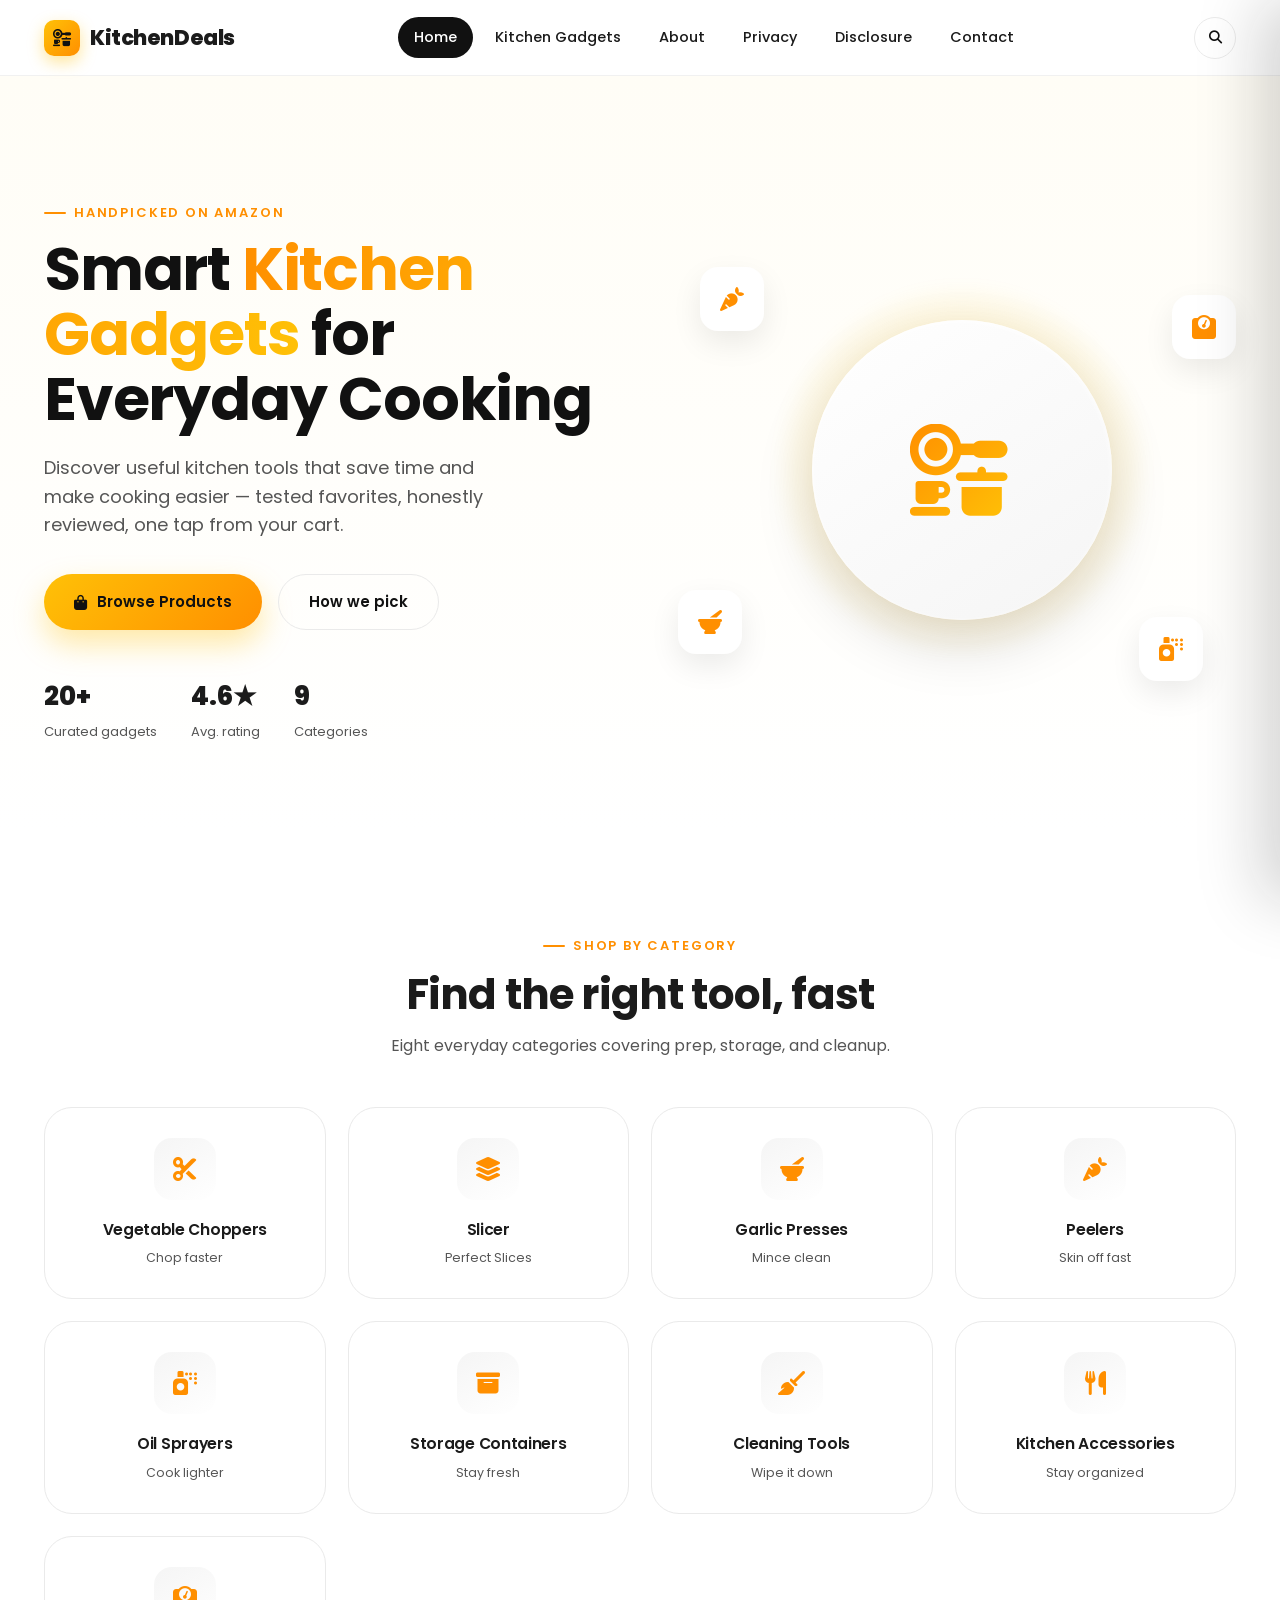
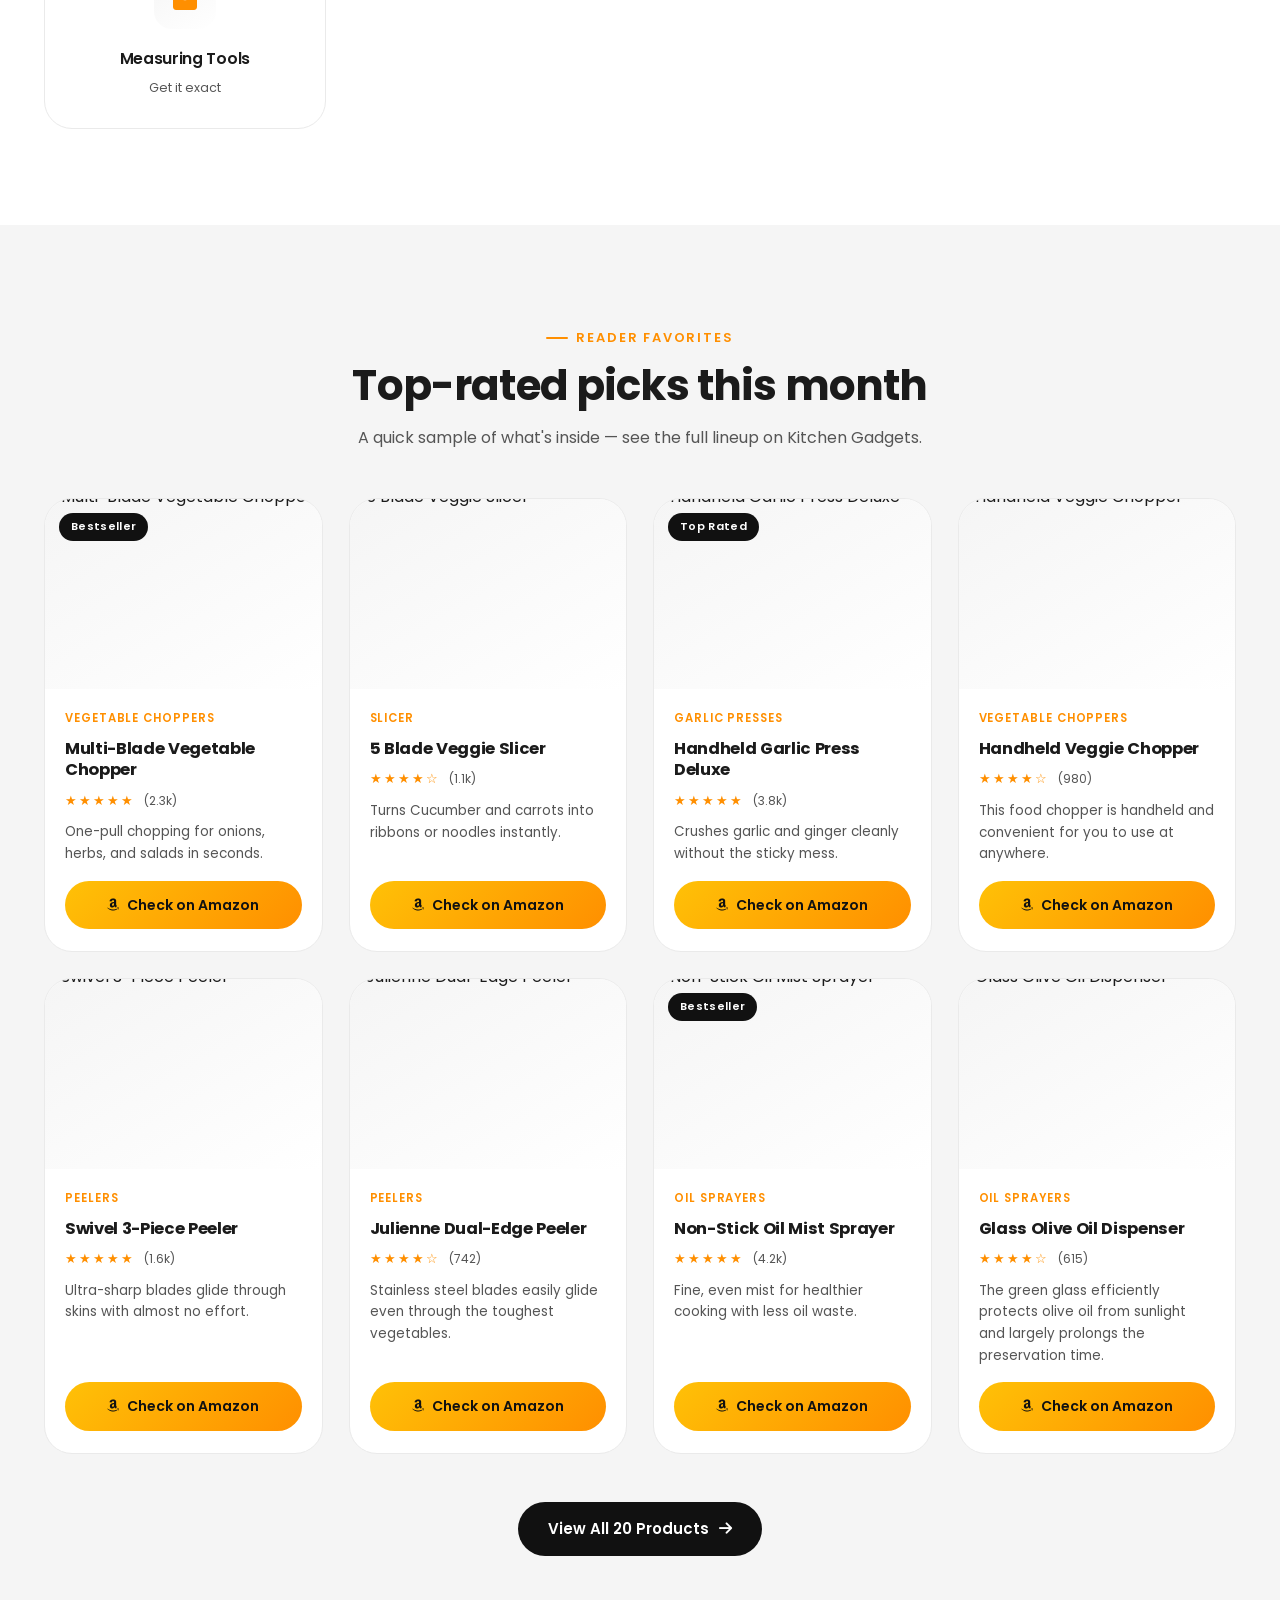
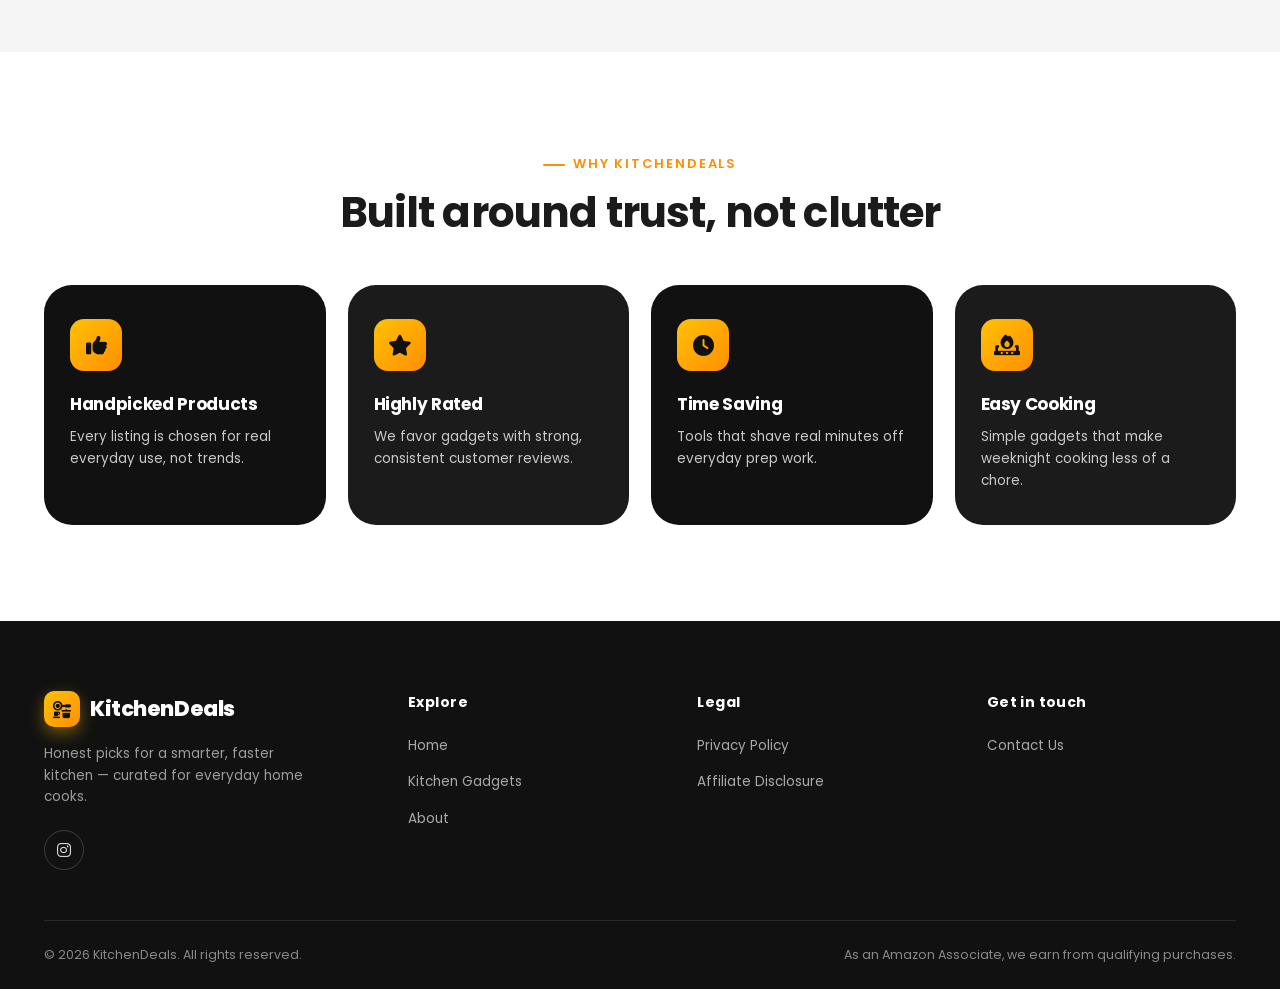
==== index.html @ beb842d3 "Add files via upload" ====
<!DOCTYPE html>
<html lang="en">
<head>
<meta charset="UTF-8">
<meta name="viewport" content="width=device-width, initial-scale=1.0">
<title>KitchenDeals — Smart Kitchen Gadgets for Everyday Cooking</title>
<meta name="description" content="Discover handpicked, highly-rated kitchen gadgets that save time and make cooking easier. Curated picks with honest reviews, available on Amazon.">
<link rel="icon" href="data:image/svg+xml,<svg xmlns=%22http://www.w3.org/2000/svg%22 viewBox=%220 0 100 100%22><text y=%22.9em%22 font-size=%2290%22>🍳</text></svg>">
<link rel="preconnect" href="https://fonts.googleapis.com">
<link rel="preconnect" href="https://fonts.gstatic.com" crossorigin>
<link href="https://fonts.googleapis.com/css2?family=Poppins:wght@300;400;500;600;700;800&display=swap" rel="stylesheet">
<link rel="stylesheet" href="https://cdnjs.cloudflare.com/ajax/libs/font-awesome/6.5.1/css/all.min.css">
<link rel="stylesheet" href="style.css">
</head>
<body>

<!-- ============ NAVBAR ============ -->
<header class="navbar" id="navbar">
  <div class="nav-inner">
    <a href="index.html" class="logo"><span class="logo-mark"><i class="fa-solid fa-kitchen-set"></i></span>KitchenDeals</a>
    <nav class="nav-links" aria-label="Primary">
      <a href="index.html" class="active">Home</a>
      <a href="kitchen-gadgets.html">Kitchen Gadgets</a>
      <a href="about.html">About</a>
      <a href="privacy.html">Privacy</a>
      <a href="disclosure.html">Disclosure</a>
      <a href="contact.html">Contact</a>
    </nav>
    <div class="nav-actions">
      <button class="icon-btn search-trigger" aria-label="Search products"><i class="fa-solid fa-magnifying-glass"></i></button>
      <button class="hamburger" aria-label="Open menu" aria-expanded="false"><span></span></button>
    </div>
  </div>
</header>

<!-- Mobile menu -->
<div class="menu-overlay"></div>
<div class="mobile-menu">
  <button class="mobile-menu-close" aria-label="Close menu"><i class="fa-solid fa-xmark"></i></button>
  <a href="index.html">Home</a>
  <a href="kitchen-gadgets.html">Kitchen Gadgets</a>
  <a href="about.html">About</a>
  <a href="privacy.html">Privacy</a>
  <a href="disclosure.html">Disclosure</a>
  <a href="contact.html">Contact</a>
</div>

<!-- Search overlay -->
<div class="search-overlay" role="dialog" aria-label="Search">
  <div class="search-overlay-box">
    <input type="text" placeholder="Search for choppers, peelers, presses…" aria-label="Search products">
  </div>
</div>

<main>
  <!-- ============ HERO ============ -->
  <section class="hero">
    <div class="container hero-grid">
      <div class="hero-copy fade-up in-view">
        <span class="eyebrow">Handpicked on Amazon</span>
        <h1>Smart <span class="hl">Kitchen Gadgets</span> for Everyday Cooking</h1>
        <p>Discover useful kitchen tools that save time and make cooking easier — tested favorites, honestly reviewed, one tap from your cart.</p>
        <div class="hero-actions">
          <a href="kitchen-gadgets.html" class="btn btn-primary"><i class="fa-solid fa-bag-shopping"></i> Browse Products</a>
          <a href="about.html" class="btn btn-ghost">How we pick</a>
        </div>
        <div class="hero-stats">
          <div><strong>20+</strong><span>Curated gadgets</span></div>
          <div><strong>4.6★</strong><span>Avg. rating</span></div>
          <div><strong>9</strong><span>Categories</span></div>
        </div>
      </div>
      <div class="hero-visual fade-right in-view">
        <div class="hero-glow"></div>
        <svg class="steam s1" width="30" height="70" viewBox="0 0 30 70"><path d="M15 70 C 25 55, 5 45, 15 30 C 25 15, 5 10, 15 0"/></svg>
        <svg class="steam s2" width="30" height="70" viewBox="0 0 30 70"><path d="M15 70 C 25 55, 5 45, 15 30 C 25 15, 5 10, 15 0"/></svg>
        <svg class="steam s3" width="30" height="70" viewBox="0 0 30 70"><path d="M15 70 C 25 55, 5 45, 15 30 C 25 15, 5 10, 15 0"/></svg>
        <div class="hero-plate"><i class="fa-solid fa-kitchen-set"></i></div>
        <div class="orbit-icon o1"><i class="fa-solid fa-carrot"></i></div>
        <div class="orbit-icon o2"><i class="fa-solid fa-mortar-pestle"></i></div>
        <div class="orbit-icon o3"><i class="fa-solid fa-weight-scale"></i></div>
        <div class="orbit-icon o4"><i class="fa-solid fa-spray-can"></i></div>
      </div>
    </div>
  </section>

  <!-- ============ CATEGORIES ============ -->
  <section>
    <div class="container">
      <div class="section-head center fade-up">
        <span class="eyebrow">Shop by category</span>
        <h2>Find the right tool, fast</h2>
        <p>Eight everyday categories covering prep, storage, and cleanup.</p>
      </div>
      <div class="category-grid">
        <div class="category-card fade-up" data-category-link="Vegetable Choppers"><div class="category-icon"><i class="fa-solid fa-scissors"></i></div><h3>Vegetable Choppers</h3><span>Chop faster</span></div>
         <div class="category-card fade-up" data-category-link="Slicer"><div class="category-icon"><i class="fa-solid fa-layer-group"></i></div><h3>Slicer</h3><span>Perfect Slices</span></div>
        <div class="category-card fade-up" data-category-link="Garlic Presses"><div class="category-icon"><i class="fa-solid fa-mortar-pestle"></i></div><h3>Garlic Presses</h3><span>Mince clean</span></div>
        <div class="category-card fade-up" data-category-link="Peelers"><div class="category-icon"><i class="fa-solid fa-carrot"></i></div><h3>Peelers</h3><span>Skin off fast</span></div>
        <div class="category-card fade-up" data-category-link="Oil Sprayers"><div class="category-icon"><i class="fa-solid fa-spray-can"></i></div><h3>Oil Sprayers</h3><span>Cook lighter</span></div>
        <div class="category-card fade-up" data-category-link="Storage Containers"><div class="category-icon"><i class="fa-solid fa-box-archive"></i></div><h3>Storage Containers</h3><span>Stay fresh</span></div>
        <div class="category-card fade-up" data-category-link="Cleaning Tools"><div class="category-icon"><i class="fa-solid fa-broom"></i></div><h3>Cleaning Tools</h3><span>Wipe it down</span></div>
        <div class="category-card fade-up" data-category-link="Kitchen Accessories"><div class="category-icon"><i class="fa-solid fa-utensils"></i></div><h3>Kitchen Accessories</h3><span>Stay organized</span></div>
        <div class="category-card fade-up" data-category-link="Measuring Tools"><div class="category-icon"><i class="fa-solid fa-weight-scale"></i></div><h3>Measuring Tools</h3><span>Get it exact</span></div>
      </div>
    </div>
  </section>

  <!-- ============ FEATURED PRODUCTS ============ -->
  <section style="background:var(--gray-light);">
    <div class="container">
      <div class="section-head center fade-up">
        <span class="eyebrow">Reader favorites</span>
        <h2>Top-rated picks this month</h2>
        <p>A quick sample of what's inside — see the full lineup on Kitchen Gadgets.</p>
      </div>
      <div class="product-grid" id="featuredGrid" aria-live="polite"></div>
      <div class="grid-footer">
        <a href="kitchen-gadgets.html" class="btn btn-dark">View All 20 Products <i class="fa-solid fa-arrow-right"></i></a>
      </div>
    </div>
  </section>

  <!-- ============ WHY CHOOSE US ============ -->
  <section>
    <div class="container">
      <div class="section-head center fade-up">
        <span class="eyebrow">Why KitchenDeals</span>
        <h2>Built around trust, not clutter</h2>
      </div>
      <div class="feature-grid">
        <div class="feature-card fade-up"><div class="feature-icon"><i class="fa-solid fa-thumbs-up"></i></div><h3>Handpicked Products</h3><p>Every listing is chosen for real everyday use, not trends.</p></div>
        <div class="feature-card fade-up"><div class="feature-icon"><i class="fa-solid fa-star"></i></div><h3>Highly Rated</h3><p>We favor gadgets with strong, consistent customer reviews.</p></div>
        <div class="feature-card fade-up"><div class="feature-icon"><i class="fa-solid fa-clock"></i></div><h3>Time Saving</h3><p>Tools that shave real minutes off everyday prep work.</p></div>
        <div class="feature-card fade-up"><div class="feature-icon"><i class="fa-solid fa-fire-burner"></i></div><h3>Easy Cooking</h3><p>Simple gadgets that make weeknight cooking less of a chore.</p></div>
      </div>
    </div>
  </section>
</main>

<!-- ============ FOOTER ============ -->
<footer class="site-footer">
  <div class="container">
    <div class="footer-grid">
      <div class="footer-brand">
        <a href="index.html" class="logo"><span class="logo-mark"><i class="fa-solid fa-kitchen-set"></i></span>KitchenDeals</a>
        <p>Honest picks for a smarter, faster kitchen — curated for everyday home cooks.</p>
        <div class="footer-social">
          <a href="https://www.instagram.com/kitchendealsdaily7/" aria-label="Instagram"><i class="fa-brands fa-instagram"></i></a>
        </div>
      </div>
      <div class="footer-col">
        <h4>Explore</h4>
        <ul>
          <li><a href="index.html">Home</a></li>
          <li><a href="kitchen-gadgets.html">Kitchen Gadgets</a></li>
          <li><a href="about.html">About</a></li>
        </ul>
      </div>
      <div class="footer-col">
        <h4>Legal</h4>
        <ul>
          <li><a href="privacy.html">Privacy Policy</a></li>
          <li><a href="disclosure.html">Affiliate Disclosure</a></li>
        </ul>
      </div>
      <div class="footer-col">
        <h4>Get in touch</h4>
        <ul>
          <li><a href="contact.html">Contact Us</a></li>
        </ul>
      </div>
    </div>
    <div class="footer-bottom">
      <span>© 2026 KitchenDeals. All rights reserved.</span>
      <span>As an Amazon Associate, we earn from qualifying purchases.</span>
    </div>
  </div>
</footer>

<button class="back-to-top" aria-label="Back to top"><i class="fa-solid fa-arrow-up"></i></button>

<script src="script.js"></script>
</body>
</html>
---- style.css ----
/* ============================================================
   KITCHENLY — Amazon Affiliate Kitchen Gadgets
   Design tokens
   ============================================================ */
   .product-thumb img {
    width: 100%;
    height: 220px;
    object-fit: contain;
    border-radius: 15px;
}
:root {
  /* Palette (brief-specified) */
  --yellow: #FFC107;
  --yellow-deep: #FF8F00;
  --black: #111111;
  --white: #FFFFFF;
  --gray-light: #F5F5F5;
  --gray-dark: #555555;

  /* Derived */
  --cream: #FFFDF6;
  --ink: #1B1B1B;
  --line: #EAEAEA;
  --shadow-sm: 0 2px 10px rgba(17, 17, 17, 0.06);
  --shadow-md: 0 12px 30px rgba(17, 17, 17, 0.08);
  --shadow-lg: 0 24px 60px rgba(17, 17, 17, 0.14);
  --shadow-yellow: 0 14px 30px rgba(255, 193, 7, 0.35);

  --radius-sm: 12px;
  --radius-md: 20px;
  --radius-lg: 28px;
  --radius-pill: 999px;

  --font: 'Poppins', -apple-system, BlinkMacSystemFont, sans-serif;

  --nav-h: 76px;
  --ease: cubic-bezier(0.22, 1, 0.36, 1);
}

/* ============================================================
   RESET & BASE
   ============================================================ */
*, *::before, *::after { box-sizing: border-box; }
html { scroll-behavior: smooth; }

@media (prefers-reduced-motion: reduce) {
  html { scroll-behavior: auto; }
  *, *::before, *::after {
    animation-duration: 0.01ms !important;
    animation-iteration-count: 1 !important;
    transition-duration: 0.01ms !important;
    scroll-behavior: auto !important;
  }
}

body {
  margin: 0;
  font-family: var(--font);
  color: var(--ink);
  background: var(--white);
  -webkit-font-smoothing: antialiased;
  line-height: 1.6;
  overflow-x: hidden;
}

img { max-width: 100%; display: block; }
a { color: inherit; text-decoration: none; }
ul { list-style: none; margin: 0; padding: 0; }
h1, h2, h3, h4 { margin: 0; font-weight: 700; letter-spacing: -0.02em; }
p { margin: 0; }
button { font-family: inherit; cursor: pointer; }
input, textarea { font-family: inherit; }

:focus-visible {
  outline: 2px solid var(--yellow-deep);
  outline-offset: 3px;
  border-radius: 4px;
}

.container {
  width: 100%;
  max-width: 1240px;
  margin-inline: auto;
  padding-inline: 24px;
}

section { padding: 96px 0; }
.section-tight { padding: 64px 0; }

.eyebrow {
  display: inline-flex;
  align-items: center;
  gap: 8px;
  font-size: 13px;
  font-weight: 600;
  letter-spacing: 0.14em;
  text-transform: uppercase;
  color: var(--yellow-deep);
  margin-bottom: 14px;
}
.eyebrow::before {
  content: "";
  width: 22px;
  height: 2px;
  background: var(--yellow-deep);
  border-radius: 2px;
}

.section-head {
  max-width: 620px;
  margin-bottom: 48px;
}
.section-head.center { margin-inline: auto; text-align: center; }
.section-head h2 { font-size: clamp(28px, 3.6vw, 42px); line-height: 1.15; }
.section-head p { margin-top: 14px; color: var(--gray-dark); font-size: 16px; }

.btn {
  display: inline-flex;
  align-items: center;
  justify-content: center;
  gap: 10px;
  padding: 15px 30px;
  border-radius: var(--radius-pill);
  font-weight: 600;
  font-size: 15px;
  border: none;
  cursor: pointer;
  position: relative;
  overflow: hidden;
  transition: transform 0.35s var(--ease), box-shadow 0.35s var(--ease);
  white-space: nowrap;
}
.btn:active { transform: scale(0.97); }

.btn-primary {
  background: linear-gradient(135deg, var(--yellow) 0%, var(--yellow-deep) 100%);
  color: var(--black);
  box-shadow: var(--shadow-yellow);
}
.btn-primary:hover { transform: translateY(-3px); box-shadow: 0 20px 40px rgba(255, 193, 7, 0.45); }

.btn-dark {
  background: var(--black);
  color: var(--white);
}
.btn-dark:hover { transform: translateY(-3px); box-shadow: var(--shadow-lg); }

.btn-ghost {
  background: transparent;
  color: var(--black);
  border: 1.5px solid var(--line);
}
.btn-ghost:hover { border-color: var(--black); transform: translateY(-2px); }

/* Button ripple */
.ripple { position: absolute; border-radius: 50%; transform: scale(0); animation: rippleAnim 0.6s var(--ease); background: rgba(255,255,255,0.55); pointer-events: none; }
@keyframes rippleAnim { to { transform: scale(3.2); opacity: 0; } }

/* Fade animations (triggered via .in-view class from IntersectionObserver) */
.fade-up { opacity: 0; transform: translateY(34px); transition: opacity 0.8s var(--ease), transform 0.8s var(--ease); }
.fade-left { opacity: 0; transform: translateX(-40px); transition: opacity 0.8s var(--ease), transform 0.8s var(--ease); }
.fade-right { opacity: 0; transform: translateX(40px); transition: opacity 0.8s var(--ease), transform 0.8s var(--ease); }
.fade-up.in-view, .fade-left.in-view, .fade-right.in-view { opacity: 1; transform: none; }

/* stagger helper */
.stagger > * { transition-delay: calc(var(--i, 0) * 90ms); }

/* ============================================================
   NAVBAR — sticky glassmorphism
   ============================================================ */
.navbar {
  position: sticky;
  top: 0;
  z-index: 1000;
  height: var(--nav-h);
  display: flex;
  align-items: center;
  background: rgba(255, 255, 255, 0.66);
  backdrop-filter: blur(16px) saturate(160%);
  -webkit-backdrop-filter: blur(16px) saturate(160%);
  border-bottom: 1px solid rgba(17, 17, 17, 0.06);
  transition: box-shadow 0.3s var(--ease), background 0.3s var(--ease);
}
.navbar.scrolled { box-shadow: 0 6px 24px rgba(17,17,17,0.08); background: rgba(255,255,255,0.86); }

.nav-inner {
  width: 100%;
  max-width: 1240px;
  margin-inline: auto;
  padding-inline: 24px;
  display: flex;
  align-items: center;
  justify-content: space-between;
  gap: 24px;
}

.logo {
  display: flex;
  align-items: center;
  gap: 10px;
  font-weight: 800;
  font-size: 21px;
  letter-spacing: -0.02em;
  flex-shrink: 0;
}
.logo .logo-mark {
  width: 36px; height: 36px;
  border-radius: 10px;
  background: linear-gradient(135deg, var(--yellow), var(--yellow-deep));
  display: flex; align-items: center; justify-content: center;
  color: var(--black);
  font-size: 17px;
  box-shadow: 0 6px 16px rgba(255,193,7,0.4);
}

.nav-links {
  display: flex;
  align-items: center;
  gap: 6px;
}
.nav-links a {
  padding: 9px 16px;
  border-radius: var(--radius-pill);
  font-size: 14.5px;
  font-weight: 500;
  color: var(--ink);
  position: relative;
  transition: background 0.25s var(--ease), color 0.25s var(--ease);
}
.nav-links a:hover { background: rgba(17,17,17,0.05); }
.nav-links a.active { background: var(--black); color: var(--white); }

.nav-actions { display: flex; align-items: center; gap: 14px; flex-shrink: 0; }

.icon-btn {
  width: 42px; height: 42px;
  border-radius: 50%;
  display: flex; align-items: center; justify-content: center;
  background: transparent;
  border: 1.5px solid var(--line);
  color: var(--black);
  transition: all 0.25s var(--ease);
}
.icon-btn:hover { background: var(--black); color: var(--white); border-color: var(--black); }

.hamburger {
  display: none;
  width: 42px; height: 42px;
  border-radius: 50%;
  border: 1.5px solid var(--line);
  background: transparent;
  align-items: center;
  justify-content: center;
  position: relative;
}
.hamburger span, .hamburger span::before, .hamburger span::after {
  content: "";
  display: block;
  width: 18px; height: 2px;
  background: var(--black);
  border-radius: 2px;
  transition: transform 0.3s var(--ease), opacity 0.3s var(--ease);
  position: relative;
}
.hamburger span::before { position: absolute; top: -6px; }
.hamburger span::after { position: absolute; top: 6px; }
.hamburger.open span { background: transparent; }
.hamburger.open span::before { transform: rotate(45deg); top: 0; }
.hamburger.open span::after { transform: rotate(-45deg); top: 0; }

/* Mobile slide menu */
.mobile-menu {
  position: fixed;
  top: 0; right: 0;
  width: min(320px, 84vw);
  height: 100vh;
  background: var(--white);
  box-shadow: -20px 0 60px rgba(17,17,17,0.18);
  z-index: 1200;
  padding: 100px 30px 40px;
  transform: translateX(100%);
  transition: transform 0.45s var(--ease);
}
.mobile-menu.open { transform: translateX(0); }
.mobile-menu a {
  display: block;
  padding: 14px 0;
  font-size: 18px;
  font-weight: 600;
  border-bottom: 1px solid var(--line);
}
.menu-overlay {
  position: fixed; inset: 0;
  background: rgba(17,17,17,0.4);
  z-index: 1100;
  opacity: 0;
  pointer-events: none;
  transition: opacity 0.4s var(--ease);
}
.menu-overlay.open { opacity: 1; pointer-events: auto; }
.mobile-menu-close {
  position: absolute;
  top: 26px; right: 26px;
  width: 40px; height: 40px;
  border-radius: 50%;
  border: 1.5px solid var(--line);
  background: none;
  font-size: 18px;
}

/* Search overlay */
.search-overlay {
  position: fixed; inset: 0;
  background: rgba(17,17,17,0.55);
  backdrop-filter: blur(6px);
  z-index: 1300;
  display: flex;
  align-items: flex-start;
  justify-content: center;
  padding-top: 14vh;
  opacity: 0;
  pointer-events: none;
  transition: opacity 0.35s var(--ease);
}
.search-overlay.open { opacity: 1; pointer-events: auto; }
.search-overlay-box {
  width: min(640px, 90vw);
  background: var(--white);
  border-radius: var(--radius-md);
  padding: 10px;
  box-shadow: var(--shadow-lg);
  transform: translateY(-20px);
  transition: transform 0.4s var(--ease);
}
.search-overlay.open .search-overlay-box { transform: translateY(0); }
.search-overlay-box input {
  width: 100%;
  border: none;
  outline: none;
  padding: 16px 18px;
  font-size: 17px;
  border-radius: var(--radius-sm);
  background: var(--gray-light);
}

/* ============================================================
   HERO
   ============================================================ */
.hero {
  position: relative;
  padding-top: 120px;
  padding-bottom: 90px;
  overflow: hidden;
  background: linear-gradient(180deg, var(--cream) 0%, var(--white) 100%);
}
.hero-grid {
  display: grid;
  grid-template-columns: 1.05fr 0.95fr;
  gap: 40px;
  align-items: center;
}
.hero-copy h1 {
  font-size: clamp(36px, 5vw, 60px);
  line-height: 1.08;
  color: var(--black);
}
.hero-copy h1 .hl {
  background: linear-gradient(100deg, var(--yellow-deep), var(--yellow));
  -webkit-background-clip: text;
  background-clip: text;
  color: transparent;
}
.hero-copy p {
  margin-top: 22px;
  font-size: 18px;
  color: var(--gray-dark);
  max-width: 480px;
}
.hero-actions { margin-top: 34px; display: flex; gap: 16px; flex-wrap: wrap; }
.hero-stats { display: flex; gap: 34px; margin-top: 46px; }
.hero-stats div strong { display: block; font-size: 26px; font-weight: 800; }
.hero-stats div span { font-size: 13px; color: var(--gray-dark); }

/* Signature visual: warm glow + drifting steam + floating gadget medallions */
.hero-visual {
  position: relative;
  height: 460px;
  display: flex;
  align-items: center;
  justify-content: center;
}
.hero-glow {
  position: absolute;
  width: 380px; height: 380px;
  border-radius: 50%;
  background: radial-gradient(circle, rgba(255,193,7,0.55), rgba(255,193,7,0) 70%);
  filter: blur(6px);
  animation: pulseGlow 6s ease-in-out infinite;
}
@keyframes pulseGlow { 0%,100% { transform: scale(1); opacity: 0.9; } 50% { transform: scale(1.08); opacity: 1; } }

.hero-plate {
  position: relative;
  width: 300px; height: 300px;
  border-radius: 50%;
  background: linear-gradient(145deg, #ffffff, var(--gray-light));
  box-shadow: var(--shadow-lg), inset 0 2px 6px rgba(255,255,255,0.8);
  display: flex;
  align-items: center;
  justify-content: center;
  z-index: 2;
}
.hero-plate i { font-size: 92px; background: linear-gradient(135deg, var(--yellow-deep), var(--yellow)); -webkit-background-clip: text; background-clip: text; color: transparent; }

.steam { position: absolute; bottom: 55%; opacity: 0.55; }
.steam path { stroke: var(--gray-dark); stroke-width: 3; fill: none; stroke-linecap: round; }
.steam.s1 { left: 42%; animation: drift 5s ease-in-out infinite; }
.steam.s2 { left: 52%; animation: drift 6.5s ease-in-out infinite 0.8s; }
.steam.s3 { left: 47%; animation: drift 5.8s ease-in-out infinite 1.6s; }
@keyframes drift { 0% { transform: translateY(0) scale(1); opacity: 0; } 20% { opacity: 0.55; } 100% { transform: translateY(-70px) scale(1.15); opacity: 0; } }

.orbit-icon {
  position: absolute;
  width: 64px; height: 64px;
  border-radius: 18px;
  background: var(--white);
  box-shadow: var(--shadow-md);
  display: flex; align-items: center; justify-content: center;
  font-size: 24px;
  color: var(--yellow-deep);
  animation: floatY 4.5s ease-in-out infinite;
  z-index: 3;
}
.orbit-icon.o1 { top: 6%; left: 2%; animation-delay: 0s; }
.orbit-icon.o2 { bottom: 10%; left: -2%; animation-delay: 1.1s; }
.orbit-icon.o3 { top: 12%; right: 0%; animation-delay: 0.5s; }
.orbit-icon.o4 { bottom: 4%; right: 6%; animation-delay: 1.7s; }
@keyframes floatY { 0%,100% { transform: translateY(0); } 50% { transform: translateY(-14px); } }

/* ============================================================
   SEARCH BAR (in-page, on Kitchen Gadgets page)
   ============================================================ */
.search-block {
  background: var(--gray-light);
  border-radius: var(--radius-lg);
  padding: 40px;
}
.search-bar {
  display: flex;
  align-items: center;
  gap: 12px;
  background: var(--white);
  border-radius: var(--radius-pill);
  padding: 8px 8px 8px 24px;
  box-shadow: var(--shadow-sm);
  border: 1.5px solid transparent;
  transition: border-color 0.3s var(--ease), box-shadow 0.3s var(--ease);
}
.search-bar:focus-within { border-color: var(--yellow); box-shadow: var(--shadow-yellow); }
.search-bar i { color: var(--gray-dark); font-size: 18px; }
.search-bar input {
  flex: 1;
  border: none;
  outline: none;
  font-size: 16px;
  padding: 14px 0;
  background: transparent;
}
.search-bar button {
  background: linear-gradient(135deg, var(--yellow), var(--yellow-deep));
  border: none;
  border-radius: var(--radius-pill);
  padding: 13px 26px;
  font-weight: 600;
  font-size: 14.5px;
}

.filter-chips {
  display: flex;
  flex-wrap: wrap;
  gap: 10px;
  margin-top: 24px;
}
.chip {
  padding: 9px 18px;
  border-radius: var(--radius-pill);
  background: var(--white);
  border: 1.5px solid var(--line);
  font-size: 13.5px;
  font-weight: 500;
  transition: all 0.25s var(--ease);
}
.chip:hover { border-color: var(--black); }
.chip.active { background: var(--black); color: var(--white); border-color: var(--black); }

.results-meta { margin-top: 18px; font-size: 14px; color: var(--gray-dark); }
.no-results { text-align: center; padding: 60px 20px; color: var(--gray-dark); display: none; }
.no-results.show { display: block; }

/* ============================================================
   CATEGORY CARDS
   ============================================================ */
.category-grid {
  display: grid;
  grid-template-columns: repeat(4, 1fr);
  gap: 22px;
}
.category-card {
  background: var(--white);
  border: 1.5px solid var(--line);
  border-radius: var(--radius-lg);
  padding: 30px 22px;
  text-align: center;
  transition: transform 0.4s var(--ease), box-shadow 0.4s var(--ease), border-color 0.4s var(--ease);
  cursor: pointer;
}
.category-card:hover {
  transform: translateY(-8px);
  box-shadow: var(--shadow-md);
  border-color: transparent;
}
.category-icon {
  width: 62px; height: 62px;
  margin: 0 auto 18px;
  border-radius: 18px;
  background: linear-gradient(150deg, var(--gray-light), var(--white));
  display: flex; align-items: center; justify-content: center;
  font-size: 24px;
  color: var(--yellow-deep);
  transition: transform 0.4s var(--ease), background 0.4s var(--ease), color 0.4s var(--ease);
}
.category-card:hover .category-icon {
  background: linear-gradient(135deg, var(--yellow), var(--yellow-deep));
  color: var(--black);
  transform: scale(1.1) rotate(-6deg);
}
.category-card h3 { font-size: 15.5px; font-weight: 600; }
.category-card span { display: block; margin-top: 6px; font-size: 12.5px; color: var(--gray-dark); }

/* ============================================================
   PRODUCT GRID
   ============================================================ */
.product-grid {
  display: grid;
  grid-template-columns: repeat(4, 1fr);
  gap: 26px;
}
.product-card {
  background: var(--white);
  border: 1.5px solid var(--line);
  border-radius: var(--radius-lg);
  overflow: hidden;
  transition: transform 0.4s var(--ease), box-shadow 0.4s var(--ease), border-color 0.4s var(--ease);
  display: flex;
  flex-direction: column;
}
.product-card:hover { transform: translateY(-8px); box-shadow: var(--shadow-md); border-color: transparent; }

.product-thumb {
  height: 190px;
  display: flex;
  align-items: center;
  justify-content: center;
  position: relative;
  background: linear-gradient(150deg, var(--gray-light) 0%, #ffffff 100%);
}
.product-thumb i { font-size: 58px; transition: transform 0.4s var(--ease); }
.product-card:hover .product-thumb i { transform: scale(1.12) rotate(-4deg); }
.product-badge {
  position: absolute; top: 14px; left: 14px;
  background: var(--black); color: var(--white);
  font-size: 11px; font-weight: 600;
  padding: 5px 12px; border-radius: var(--radius-pill);
  letter-spacing: 0.03em;
}

.product-body { padding: 20px 20px 22px; display: flex; flex-direction: column; gap: 10px; flex: 1; }
.product-cat { font-size: 11.5px; font-weight: 600; text-transform: uppercase; letter-spacing: 0.08em; color: var(--yellow-deep); }
.product-body h3 { font-size: 16.5px; line-height: 1.3; }
.stars { color: var(--yellow-deep); font-size: 13px; letter-spacing: 2px; }
.stars span { color: var(--gray-dark); font-size: 12px; letter-spacing: normal; margin-left: 4px; }
.product-desc { font-size: 13.5px; color: var(--gray-dark); flex: 1; }

.amazon-btn {
  margin-top: 6px;
  display: flex;
  align-items: center;
  justify-content: center;
  gap: 8px;
  width: 100%;
  padding: 13px;
  border: none;
  border-radius: var(--radius-pill);
  background: linear-gradient(135deg, var(--yellow) 0%, var(--yellow-deep) 100%);
  color: var(--black);
  font-weight: 600;
  font-size: 14px;
  position: relative;
  overflow: hidden;
  transition: transform 0.35s var(--ease), box-shadow 0.35s var(--ease);
}
.amazon-btn:hover { transform: translateY(-2px); box-shadow: var(--shadow-yellow); }

.grid-footer { display: flex; justify-content: center; margin-top: 48px; }

/* ============================================================
   WHY CHOOSE US
   ============================================================ */
.feature-grid {
  display: grid;
  grid-template-columns: repeat(4, 1fr);
  gap: 22px;
}
.feature-card {
  padding: 34px 26px;
  border-radius: var(--radius-lg);
  background: var(--black);
  color: var(--white);
  transition: transform 0.4s var(--ease);
}
.feature-card:nth-child(2n) { background: var(--ink); }
.feature-card:hover { transform: translateY(-6px); }
.feature-icon {
  width: 52px; height: 52px;
  border-radius: 14px;
  background: linear-gradient(135deg, var(--yellow), var(--yellow-deep));
  display: flex; align-items: center; justify-content: center;
  font-size: 21px; color: var(--black);
  margin-bottom: 20px;
}
.feature-card h3 { font-size: 17px; margin-bottom: 8px; }
.feature-card p { font-size: 13.5px; color: #C9C9C9; }

/* ============================================================
   PAGE HERO (inner pages)
   ============================================================ */
.page-hero {
  padding: 150px 0 60px;
  background: linear-gradient(180deg, var(--cream), var(--white));
  text-align: center;
}
.page-hero .eyebrow { justify-content: center; }
.page-hero .eyebrow::before { display: none; }
.page-hero h1 { font-size: clamp(32px, 4.4vw, 50px); }
.page-hero p { max-width: 560px; margin: 16px auto 0; color: var(--gray-dark); font-size: 16px; }

/* ============================================================
   ABOUT PAGE
   ============================================================ */
.about-grid {
  display: grid;
  grid-template-columns: 1fr 1fr;
  gap: 60px;
  align-items: center;
}
.about-visual {
  height: 380px;
  border-radius: var(--radius-lg);
  background: linear-gradient(150deg, var(--gray-light), var(--cream));
  display: flex;
  align-items: center;
  justify-content: center;
  position: relative;
  overflow: hidden;
}
.about-visual i { font-size: 130px; color: var(--yellow); opacity: 0.85; }
.about-copy p { color: var(--gray-dark); margin-bottom: 16px; font-size: 15.5px; }
.value-list { margin-top: 26px; display: grid; gap: 14px; }
.value-item { display: flex; gap: 14px; align-items: flex-start; }
.value-item i { color: var(--yellow-deep); font-size: 18px; margin-top: 3px; }
.value-item strong { display: block; font-size: 15px; }
.value-item span { font-size: 13.5px; color: var(--gray-dark); }

/* ============================================================
   LEGAL PAGES (Privacy / Disclosure)
   ============================================================ */
.legal-content {
  max-width: 780px;
  margin: 0 auto;
}
.legal-content h2 { font-size: 21px; margin-top: 40px; margin-bottom: 12px; }
.legal-content h2:first-child { margin-top: 0; }
.legal-content p { color: var(--gray-dark); margin-bottom: 14px; font-size: 15px; }
.legal-content ul { margin: 14px 0; display: grid; gap: 10px; }
.legal-content ul li { color: var(--gray-dark); font-size: 15px; padding-left: 22px; position: relative; }
.legal-content ul li::before { content: "—"; position: absolute; left: 0; color: var(--yellow-deep); }
.legal-updated { font-size: 13px; color: var(--gray-dark); margin-bottom: 30px; display: inline-block; padding: 6px 14px; background: var(--gray-light); border-radius: var(--radius-pill); }
.disclosure-callout {
  margin-top: 40px;
  padding: 26px 28px;
  border-radius: var(--radius-md);
  background: var(--cream);
  border: 1.5px solid #FBE3A6;
  display: flex;
  gap: 16px;
  align-items: flex-start;
}
.disclosure-callout i { color: var(--yellow-deep); font-size: 22px; margin-top: 2px; }
.disclosure-callout p { color: var(--ink); font-size: 14.5px; margin: 0; }

/* ============================================================
   CONTACT PAGE
   ============================================================ */
.contact-grid {
  display: grid;
  grid-template-columns: 0.9fr 1.1fr;
  gap: 50px;
}
.contact-info { display: grid; gap: 18px; align-content: start; }
.contact-info-card {
  padding: 26px;
  border-radius: var(--radius-md);
  background: var(--gray-light);
  display: flex;
  gap: 16px;
  align-items: flex-start;
}
.contact-info-card i {
  width: 46px; height: 46px;
  border-radius: 12px;
  background: linear-gradient(135deg, var(--yellow), var(--yellow-deep));
  display: flex; align-items: center; justify-content: center;
  color: var(--black); font-size: 18px; flex-shrink: 0;
}
.contact-info-card strong { display: block; font-size: 15px; margin-bottom: 3px; }
.contact-info-card span { font-size: 13.5px; color: var(--gray-dark); }

.contact-form {
  background: var(--white);
  border: 1.5px solid var(--line);
  border-radius: var(--radius-lg);
  padding: 40px;
  box-shadow: var(--shadow-sm);
}
.form-group { margin-bottom: 22px; position: relative; }
.form-group label {
  display: block;
  font-size: 13.5px;
  font-weight: 600;
  margin-bottom: 8px;
}
.form-group input, .form-group textarea {
  width: 100%;
  padding: 14px 16px;
  border-radius: var(--radius-sm);
  border: 1.5px solid var(--line);
  font-size: 14.5px;
  outline: none;
  transition: border-color 0.25s var(--ease), box-shadow 0.25s var(--ease);
  background: var(--gray-light);
}
.form-group input:focus, .form-group textarea:focus {
  border-color: var(--yellow-deep);
  box-shadow: 0 0 0 4px rgba(255,193,7,0.18);
  background: var(--white);
}
.form-group textarea { resize: vertical; min-height: 130px; }
.form-success {
  display: none;
  margin-top: 18px;
  padding: 14px 18px;
  border-radius: var(--radius-sm);
  background: #F0FBF2;
  border: 1.5px solid #BFE8C6;
  color: #1E7A34;
  font-size: 14px;
  align-items: center;
  gap: 10px;
}
.form-success.show { display: flex; }

/* ============================================================
   FOOTER
   ============================================================ */
.site-footer {
  background: var(--black);
  color: #D6D6D6;
  padding-top: 70px;
}
.footer-grid {
  display: grid;
  grid-template-columns: 1.3fr 1fr 1fr 1fr;
  gap: 40px;
  padding-bottom: 50px;
  border-bottom: 1px solid rgba(255,255,255,0.1);
}
.footer-brand .logo { color: var(--white); }
.footer-brand p { margin-top: 16px; font-size: 13.5px; color: #9C9C9C; max-width: 280px; }
.footer-social { display: flex; gap: 10px; margin-top: 22px; }
.footer-social a {
  width: 40px; height: 40px;
  border-radius: 50%;
  border: 1.5px solid rgba(255,255,255,0.18);
  display: flex; align-items: center; justify-content: center;
  transition: all 0.3s var(--ease);
}
.footer-social a:hover { background: var(--yellow); color: var(--black); border-color: var(--yellow); transform: translateY(-3px); }
.footer-col h4 { color: var(--white); font-size: 14px; margin-bottom: 18px; letter-spacing: 0.03em; }
.footer-col ul { display: grid; gap: 11px; }
.footer-col a { font-size: 13.5px; color: #A9A9A9; transition: color 0.25s var(--ease); }
.footer-col a:hover { color: var(--yellow); }
.footer-bottom {
  display: flex;
  justify-content: space-between;
  align-items: center;
  padding: 24px 0;
  font-size: 12.5px;
  color: #8A8A8A;
  flex-wrap: wrap;
  gap: 12px;
}
.back-to-top {
  width: 44px; height: 44px;
  border-radius: 50%;
  background: linear-gradient(135deg, var(--yellow), var(--yellow-deep));
  color: var(--black);
  display: flex; align-items: center; justify-content: center;
  border: none;
  position: fixed;
  bottom: 28px; right: 28px;
  box-shadow: var(--shadow-yellow);
  opacity: 0;
  visibility: hidden;
  transform: translateY(14px);
  transition: all 0.35s var(--ease);
  z-index: 900;
}
.back-to-top.show { opacity: 1; visibility: visible; transform: translateY(0); }

/* ============================================================
   RESPONSIVE
   ============================================================ */
@media (max-width: 1080px) {
  .product-grid { grid-template-columns: repeat(3, 1fr); }
  .category-grid { grid-template-columns: repeat(4, 1fr); }
}

@media (max-width: 960px) {
  .nav-links { display: none; }
  .hamburger { display: flex; }
  .hero-grid { grid-template-columns: 1fr; text-align: center; }
  .hero-copy p { margin-inline: auto; }
  .hero-actions { justify-content: center; }
  .hero-stats { justify-content: center; }
  .hero-visual { height: 340px; margin-top: 30px; }
  .about-grid { grid-template-columns: 1fr; }
  .about-visual { order: -1; }
  .contact-grid { grid-template-columns: 1fr; }
  .feature-grid { grid-template-columns: repeat(2, 1fr); }
  .category-grid { grid-template-columns: repeat(2, 1fr); }
  .footer-grid { grid-template-columns: 1fr 1fr; }
}

@media (max-width: 640px) {
  section { padding: 64px 0; }
  .product-grid { grid-template-columns: repeat(2, 1fr); gap: 16px; }
  .product-thumb { height: 150px; }
  .product-thumb i { font-size: 42px; }
  .feature-grid { grid-template-columns: 1fr; }
  .footer-grid { grid-template-columns: 1fr; }
  .hero { padding-top: 106px; }
  .hero-plate { width: 220px; height: 220px; }
  .hero-plate i { font-size: 70px; }
  .contact-form { padding: 26px; }
  .search-block { padding: 24px; }
}

@media (max-width: 420px) {
  .product-grid { grid-template-columns: 1fr; }
  .category-grid { grid-template-columns: 1fr 1fr; }
}
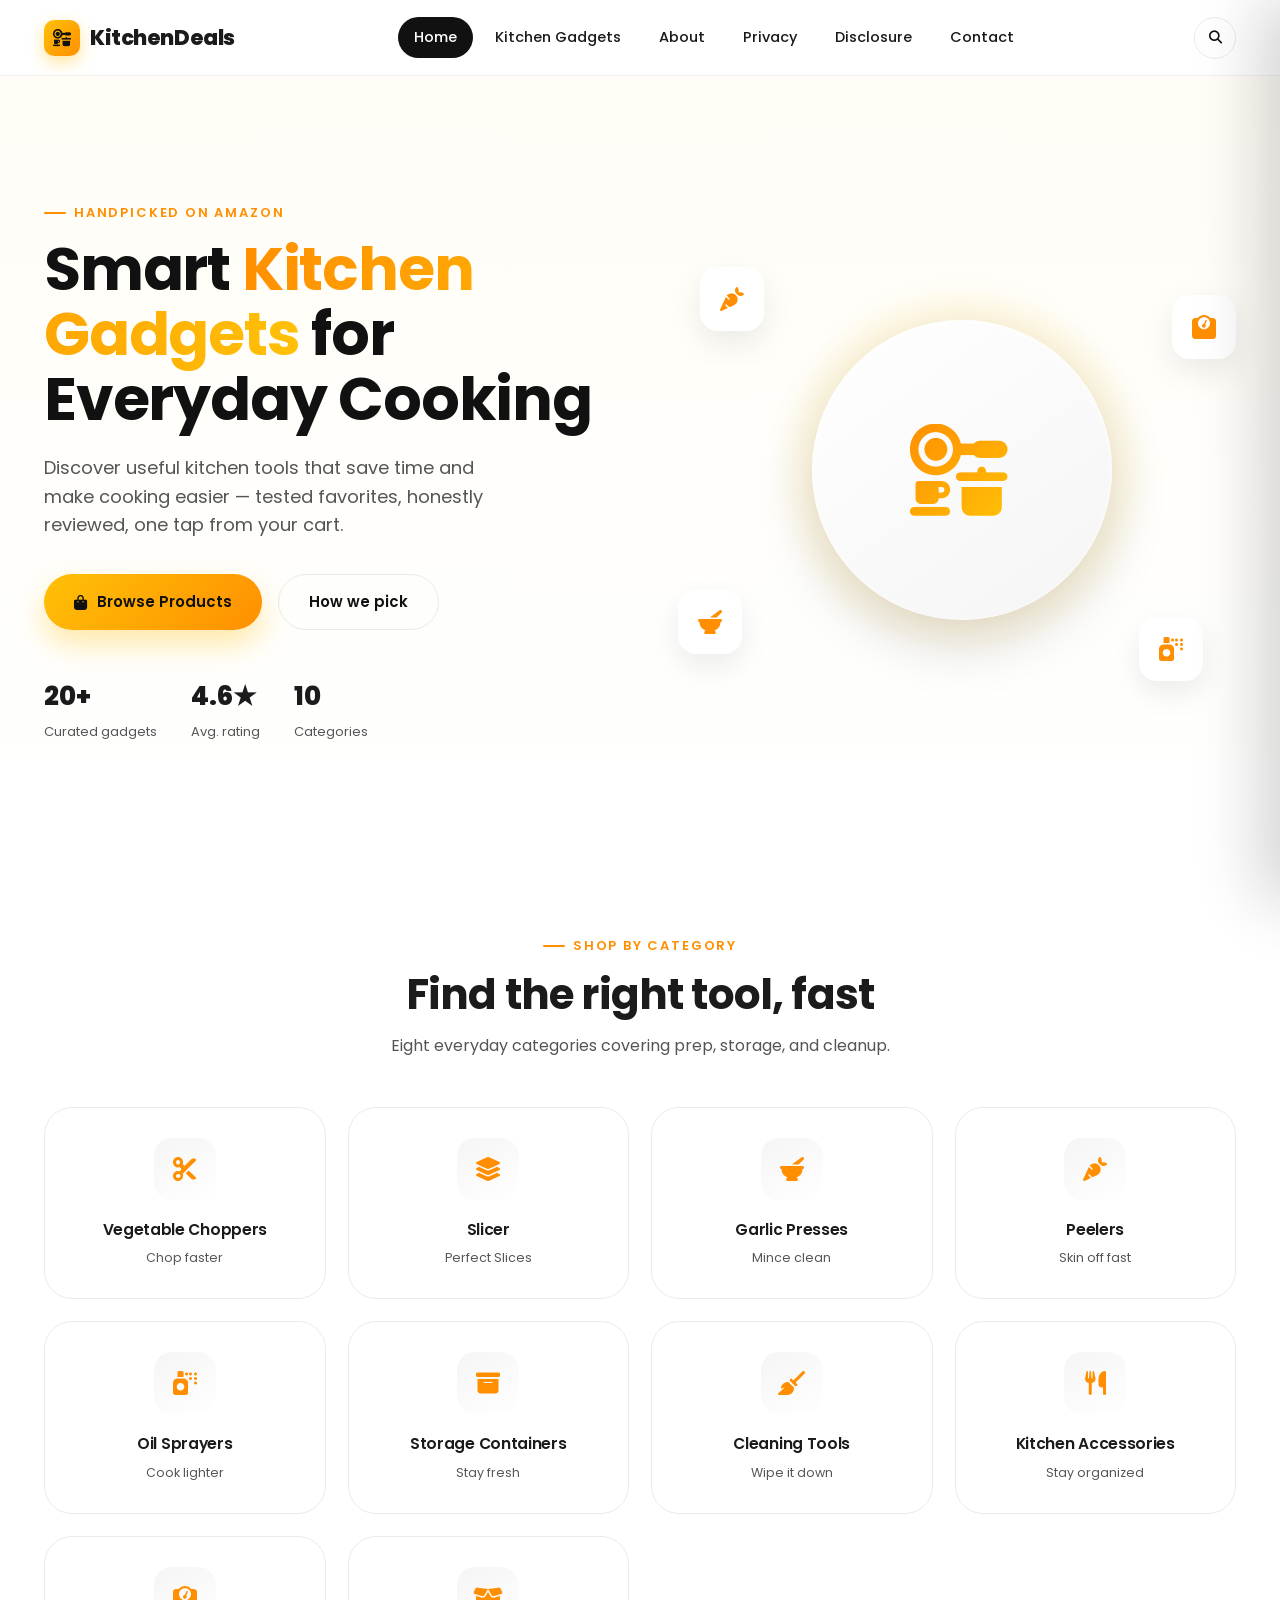
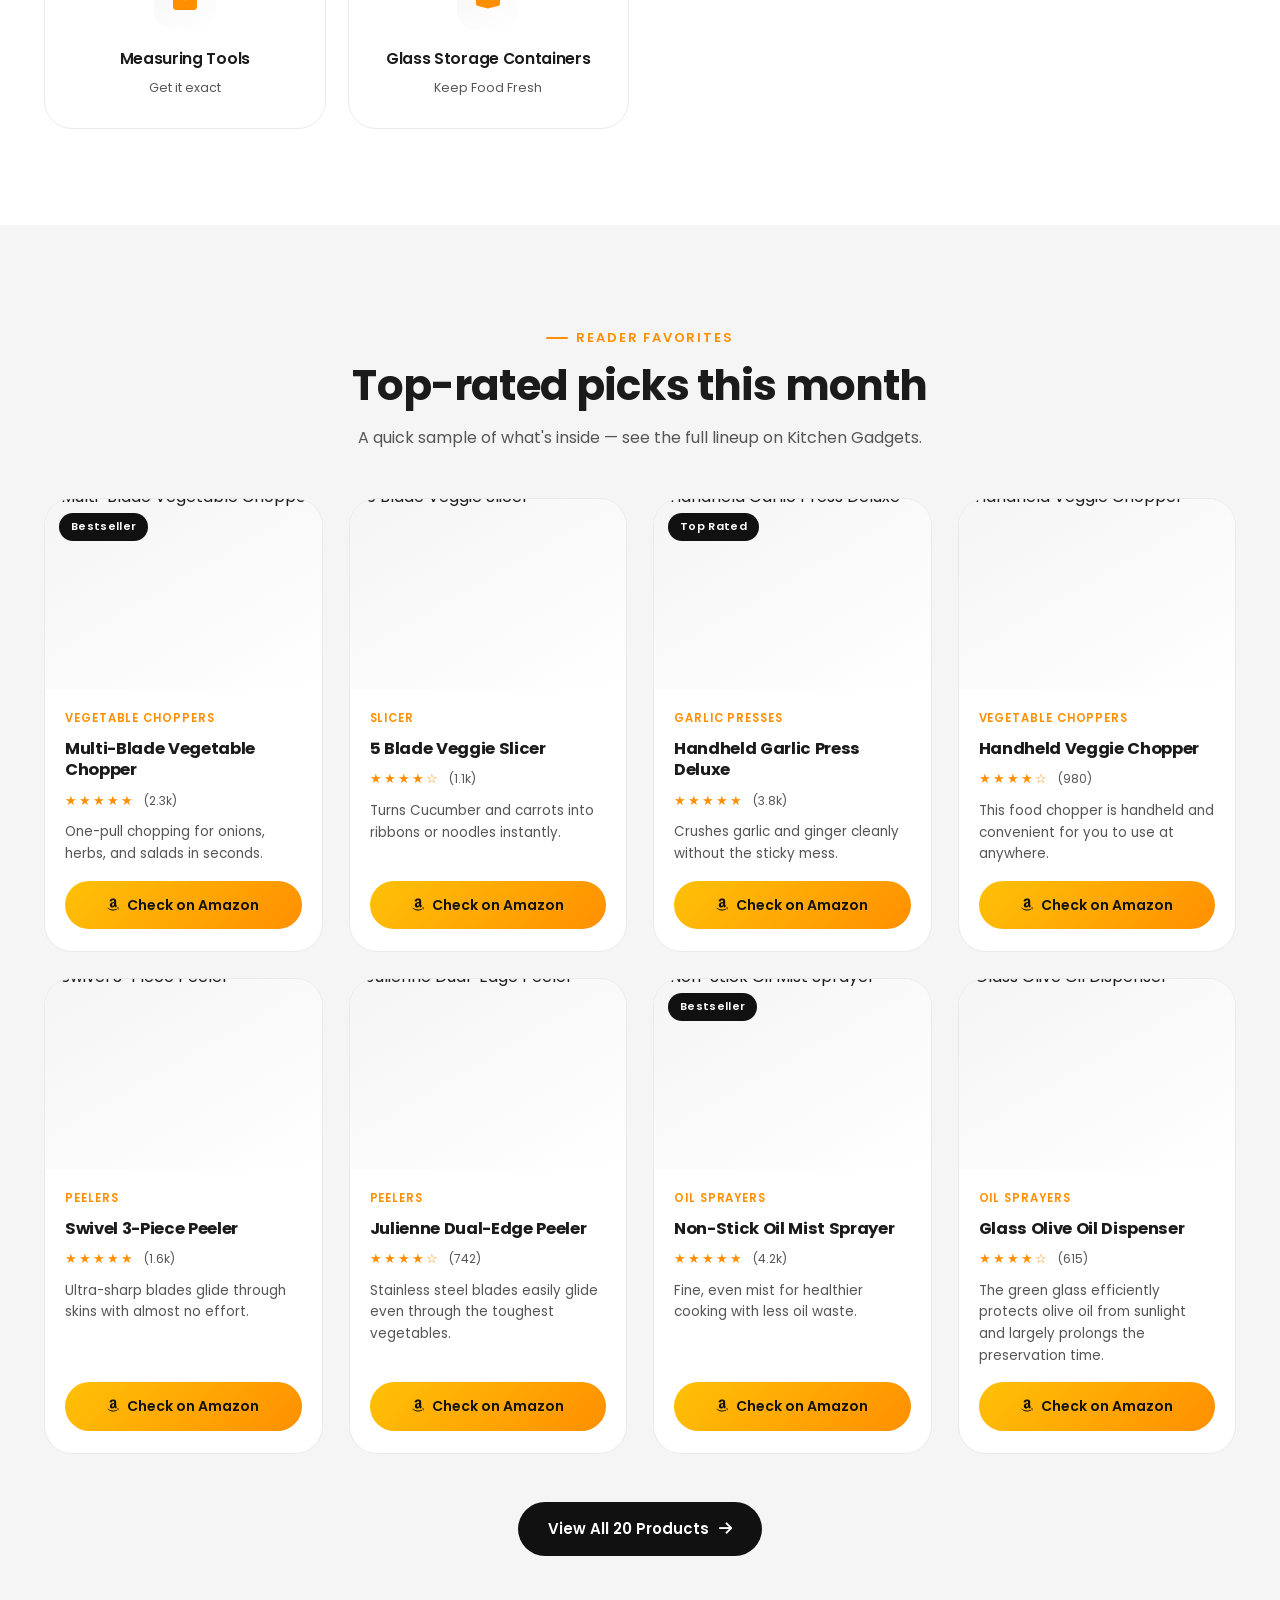
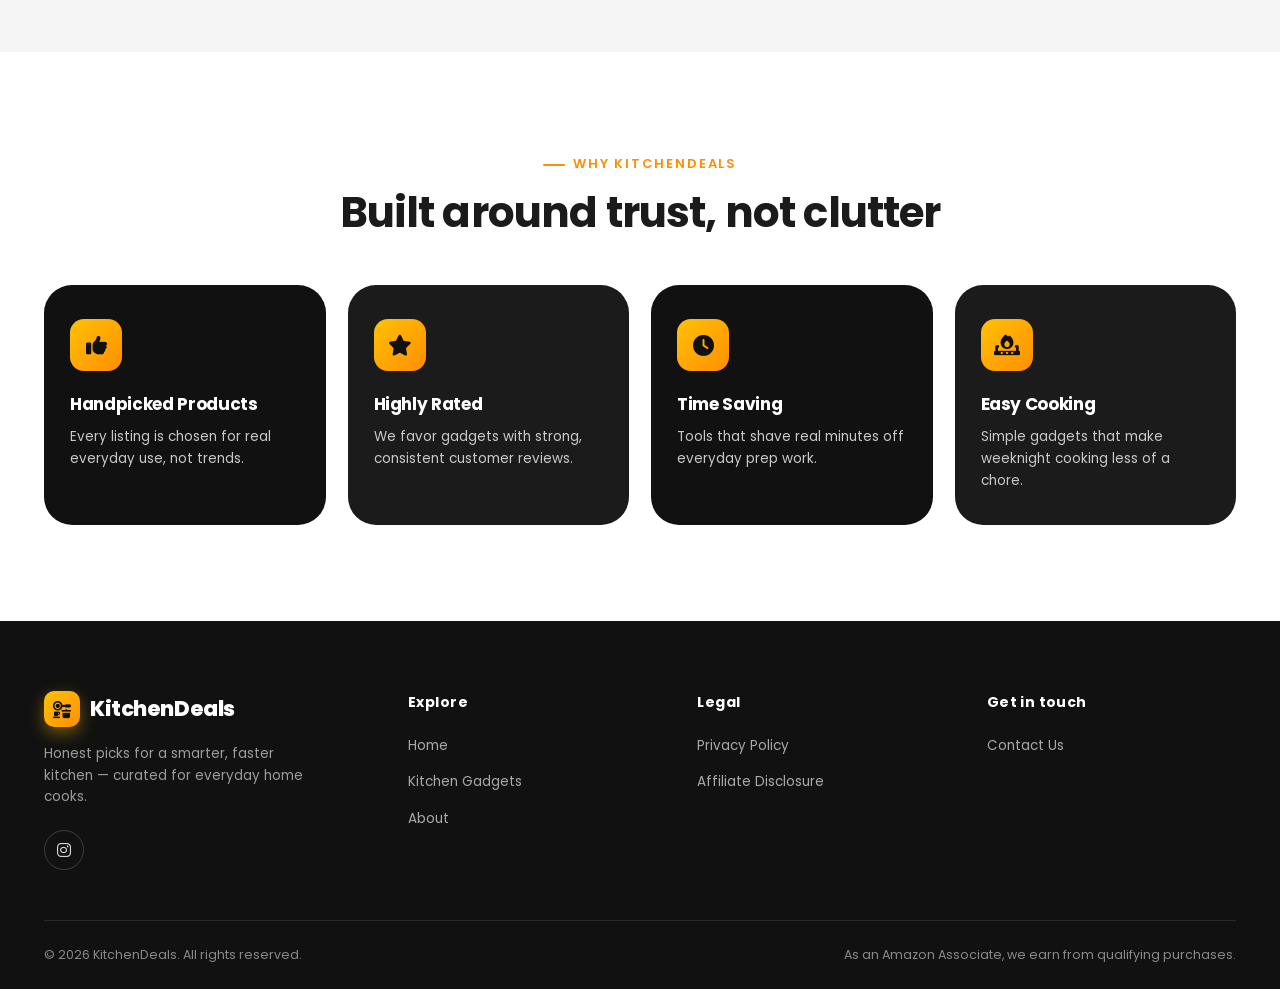
==== commit b0f1d054: "Add files via upload" ====
--- a/index.html
+++ b/index.html
@@ -67,7 +67,7 @@
         <div class="hero-stats">
           <div><strong>20+</strong><span>Curated gadgets</span></div>
           <div><strong>4.6★</strong><span>Avg. rating</span></div>
-          <div><strong>9</strong><span>Categories</span></div>
+          <div><strong>10</strong><span>Categories</span></div>
         </div>
       </div>
       <div class="hero-visual fade-right in-view">
@@ -102,6 +102,7 @@
         <div class="category-card fade-up" data-category-link="Cleaning Tools"><div class="category-icon"><i class="fa-solid fa-broom"></i></div><h3>Cleaning Tools</h3><span>Wipe it down</span></div>
         <div class="category-card fade-up" data-category-link="Kitchen Accessories"><div class="category-icon"><i class="fa-solid fa-utensils"></i></div><h3>Kitchen Accessories</h3><span>Stay organized</span></div>
         <div class="category-card fade-up" data-category-link="Measuring Tools"><div class="category-icon"><i class="fa-solid fa-weight-scale"></i></div><h3>Measuring Tools</h3><span>Get it exact</span></div>
+        <div class="category-card fade-up" data-category-link="Glass Storage Containers"><div class="category-icon"><i class="fa-solid fa-box-open"></i></div><h3>Glass Storage Containers</h3><span>Keep Food Fresh</span></div>
       </div>
     </div>
   </section>
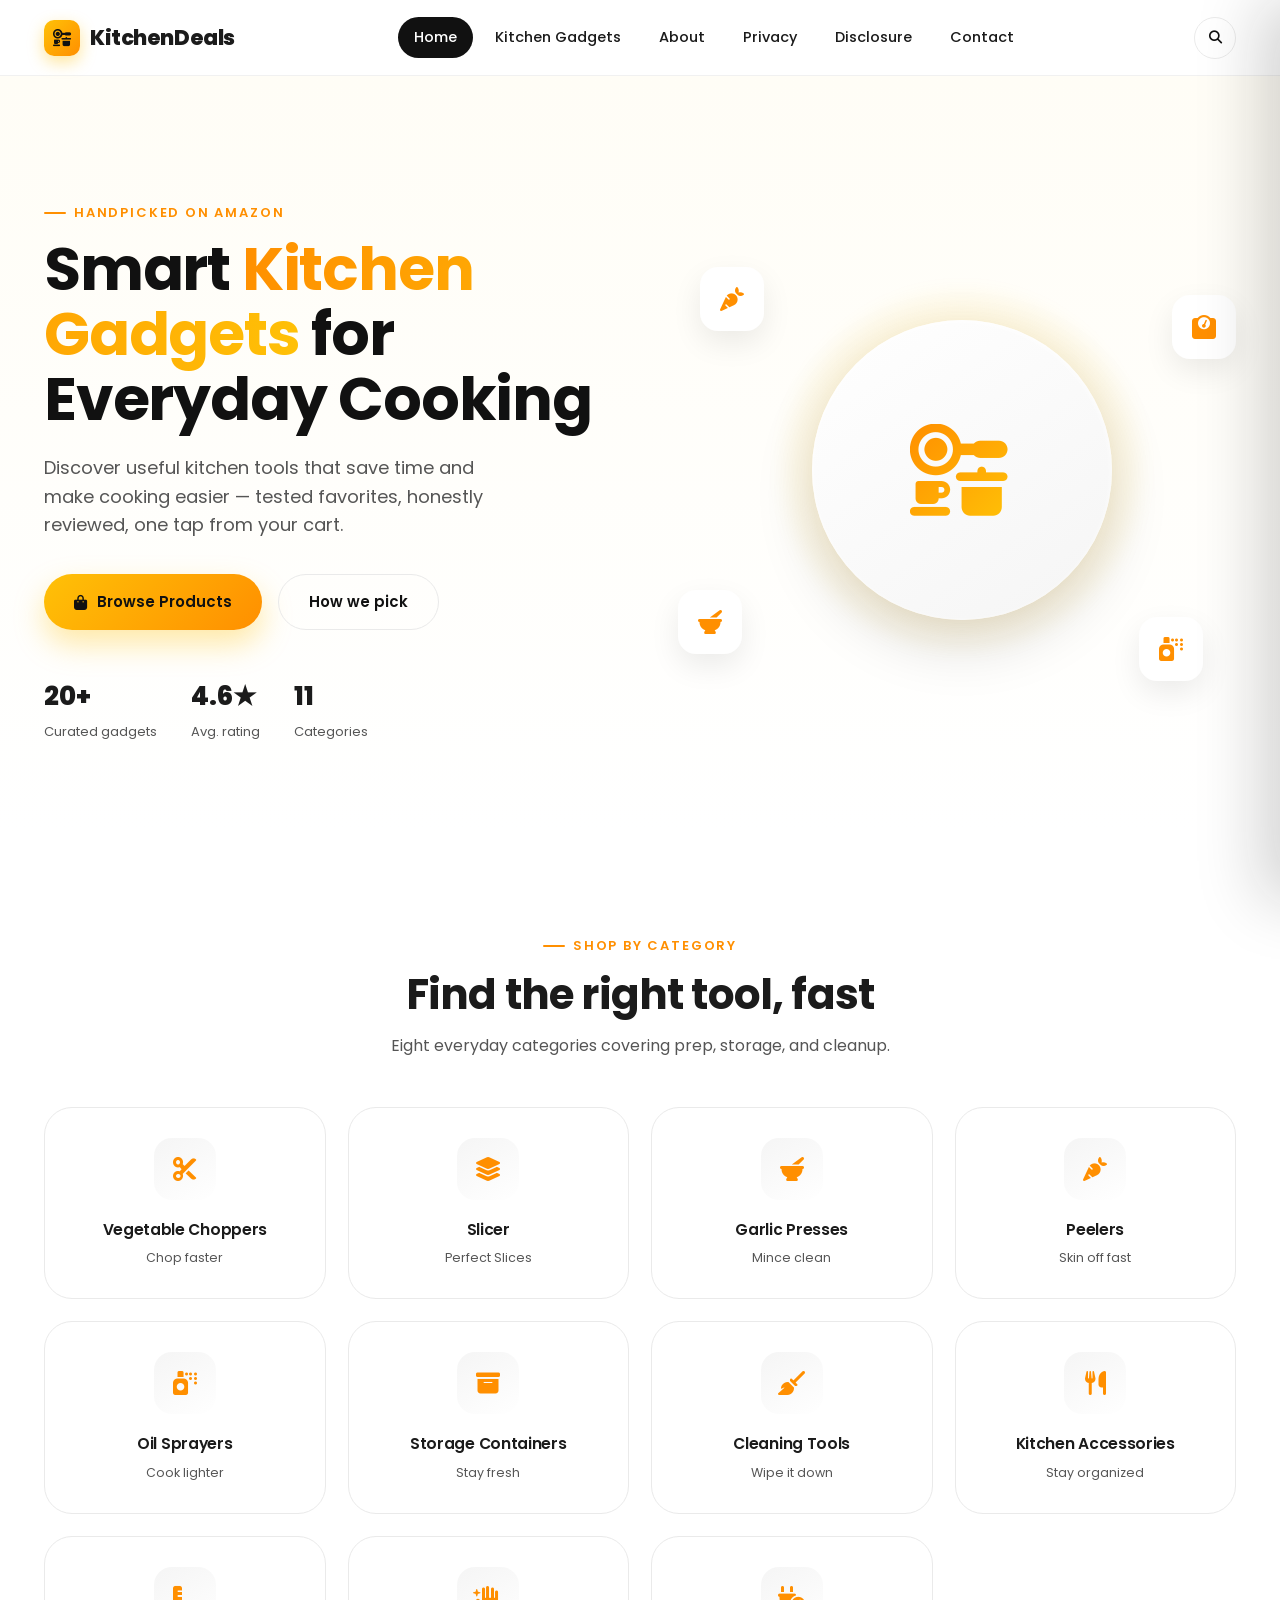
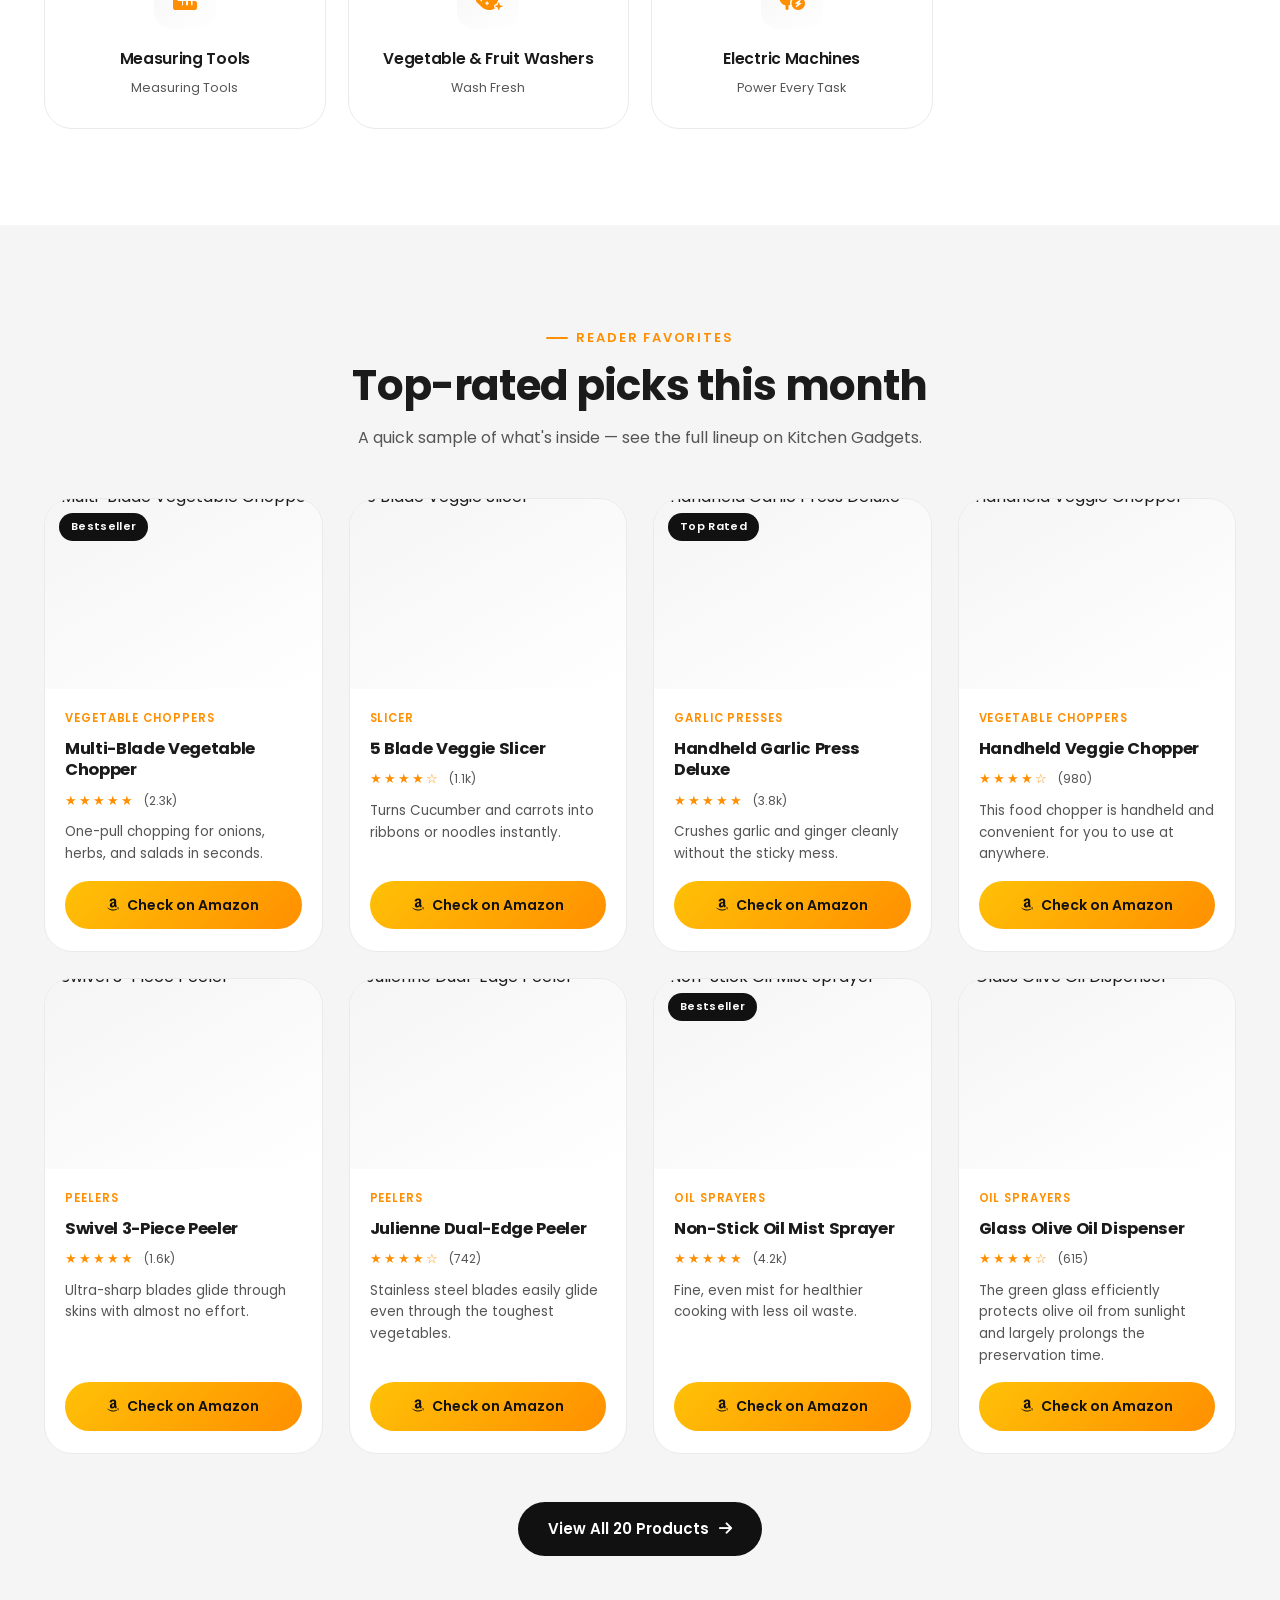
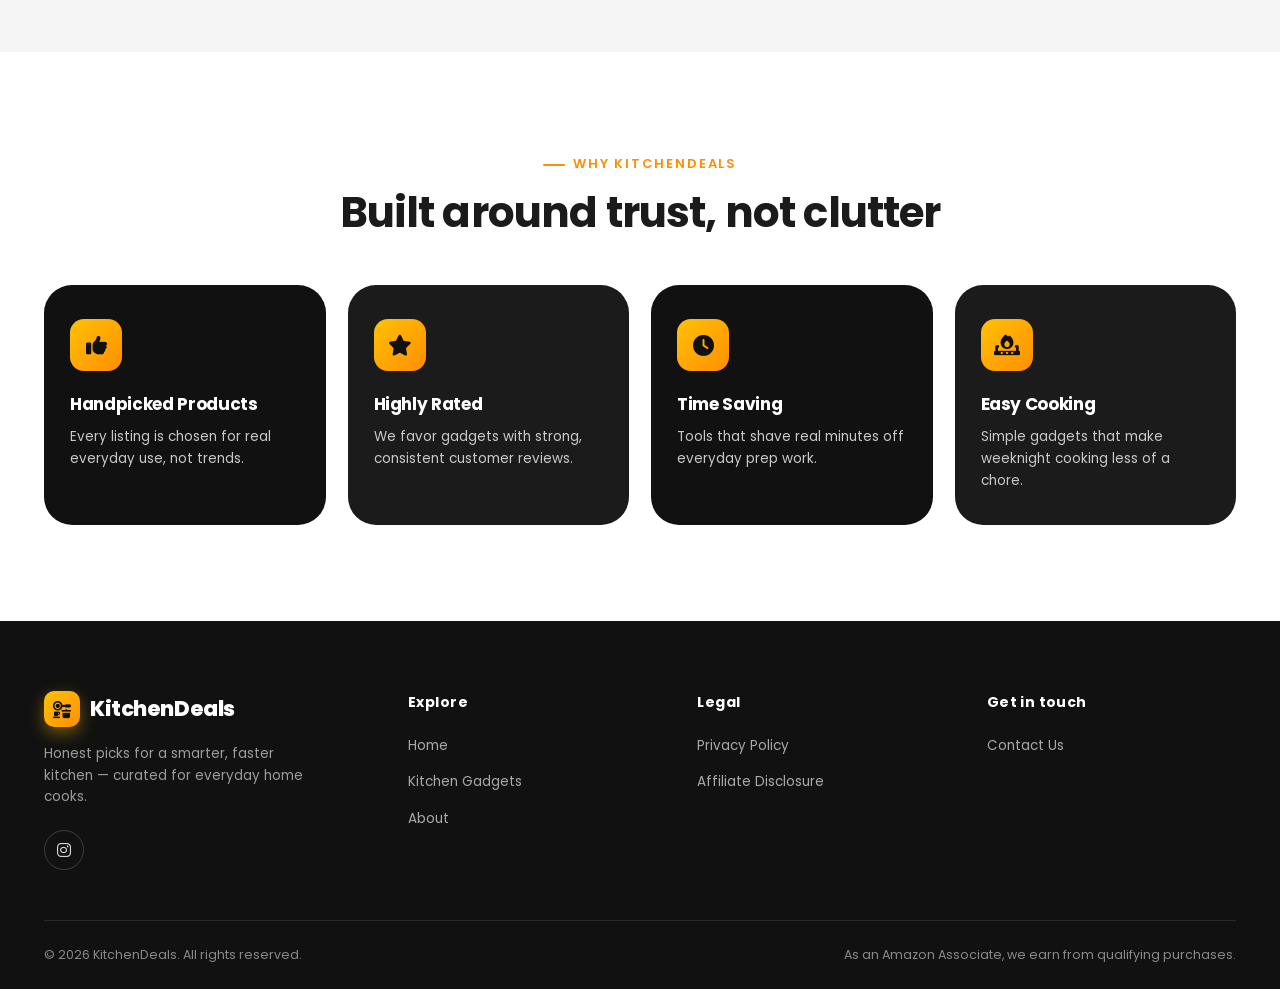
==== commit 5ef6bc35: "Add files via upload" ====
--- a/index.html
+++ b/index.html
@@ -67,7 +67,7 @@
         <div class="hero-stats">
           <div><strong>20+</strong><span>Curated gadgets</span></div>
           <div><strong>4.6★</strong><span>Avg. rating</span></div>
-          <div><strong>10</strong><span>Categories</span></div>
+          <div><strong>11</strong><span>Categories</span></div>
         </div>
       </div>
       <div class="hero-visual fade-right in-view">
@@ -101,8 +101,10 @@
         <div class="category-card fade-up" data-category-link="Storage Containers"><div class="category-icon"><i class="fa-solid fa-box-archive"></i></div><h3>Storage Containers</h3><span>Stay fresh</span></div>
         <div class="category-card fade-up" data-category-link="Cleaning Tools"><div class="category-icon"><i class="fa-solid fa-broom"></i></div><h3>Cleaning Tools</h3><span>Wipe it down</span></div>
         <div class="category-card fade-up" data-category-link="Kitchen Accessories"><div class="category-icon"><i class="fa-solid fa-utensils"></i></div><h3>Kitchen Accessories</h3><span>Stay organized</span></div>
-        <div class="category-card fade-up" data-category-link="Measuring Tools"><div class="category-icon"><i class="fa-solid fa-weight-scale"></i></div><h3>Measuring Tools</h3><span>Get it exact</span></div>
-        <div class="category-card fade-up" data-category-link="Glass Storage Containers"><div class="category-icon"><i class="fa-solid fa-box-open"></i></div><h3>Glass Storage Containers</h3><span>Keep Food Fresh</span></div>
+        <div class="category-card fade-up" data-category-link="Measuring Tools"><div class="category-icon"><i class="fa-solid fa-ruler-combined"></i></div><h3>Measuring Tools</h3><span>Measuring Tools</span></div>
+        <div class="category-card fade-up" data-category-link="Vegetable & Fruit Washers"><div class="category-icon"><i class="fa-solid fa-hand-sparkles"></i></div><h3>Vegetable & Fruit Washers</h3><span>Wash Fresh</span></div>
+        <div class="category-card fade-up" data-category-link="Vegetable & Fruit Washers"><div class="category-icon"><i class="fa-solid fa-plug-circle-bolt"></i></div><h3>Electric Machines</h3><span>Power Every Task</span></div>
+        
       </div>
     </div>
   </section>
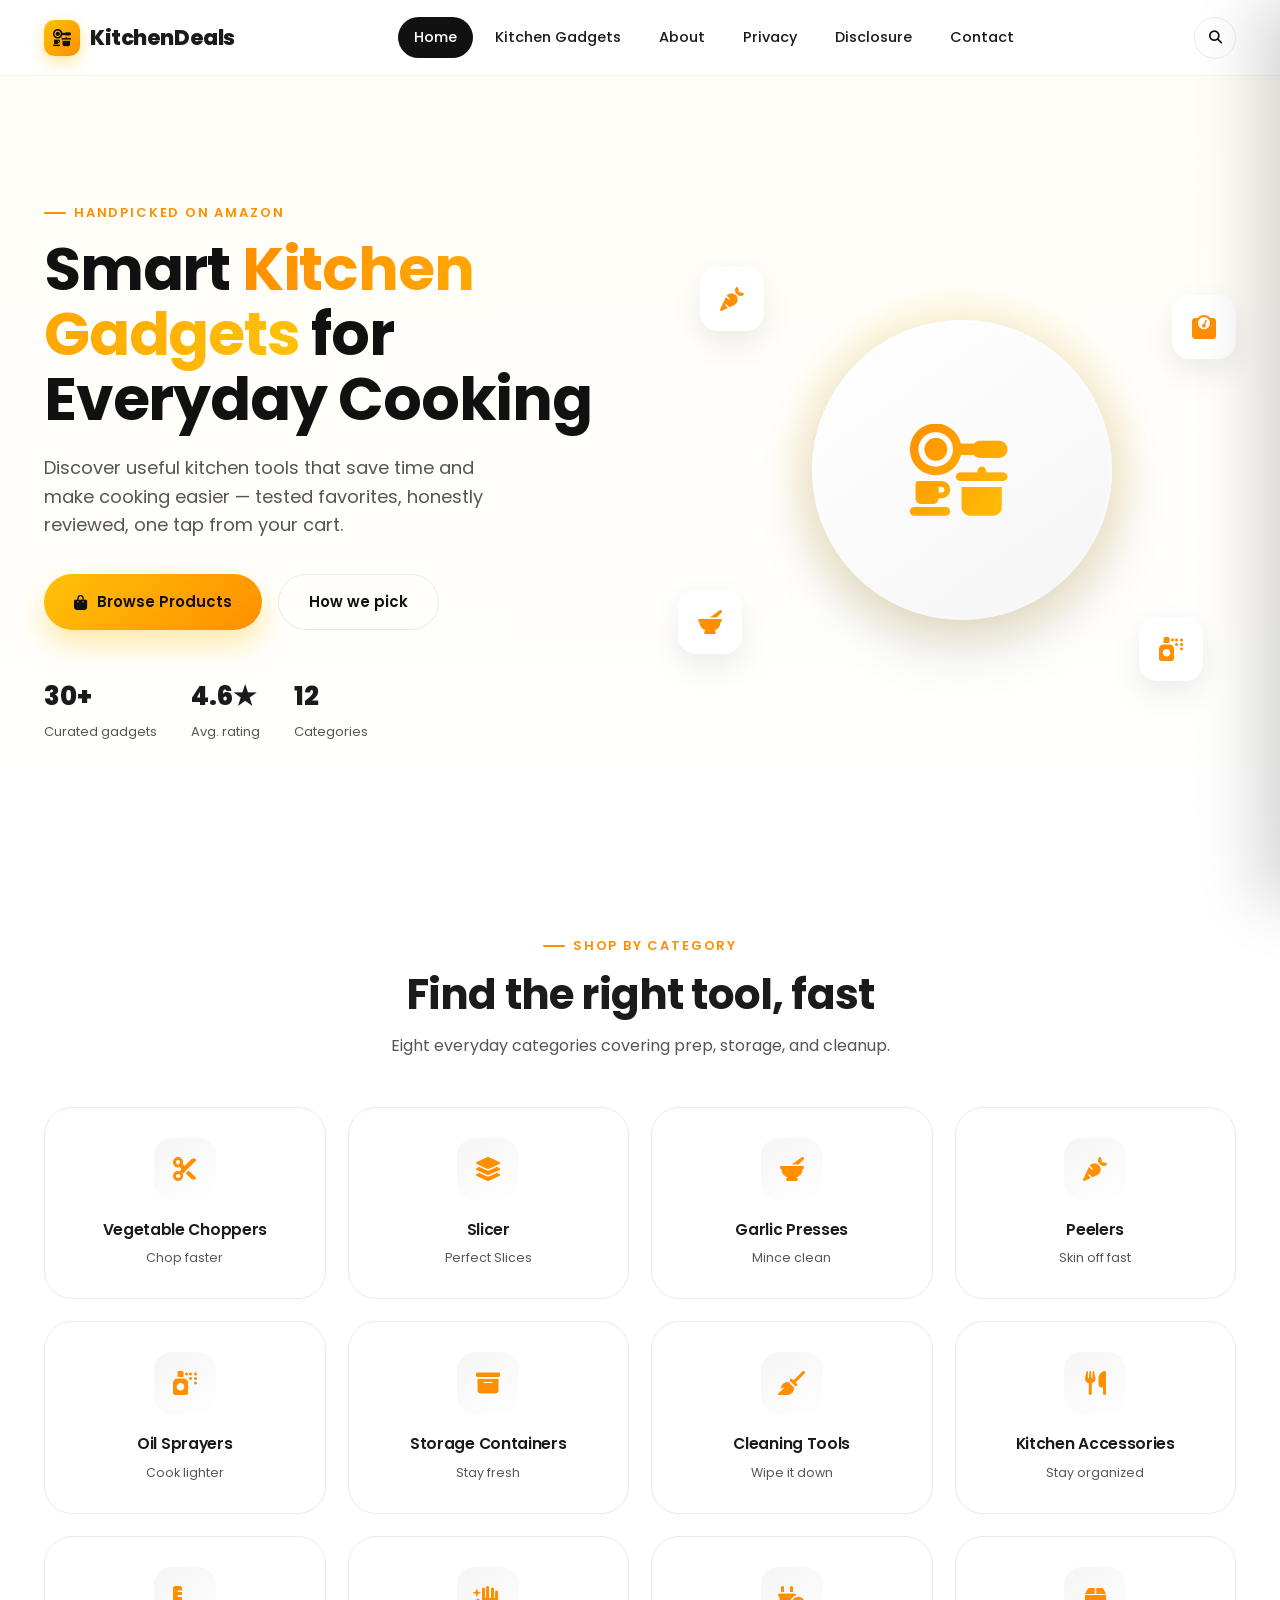
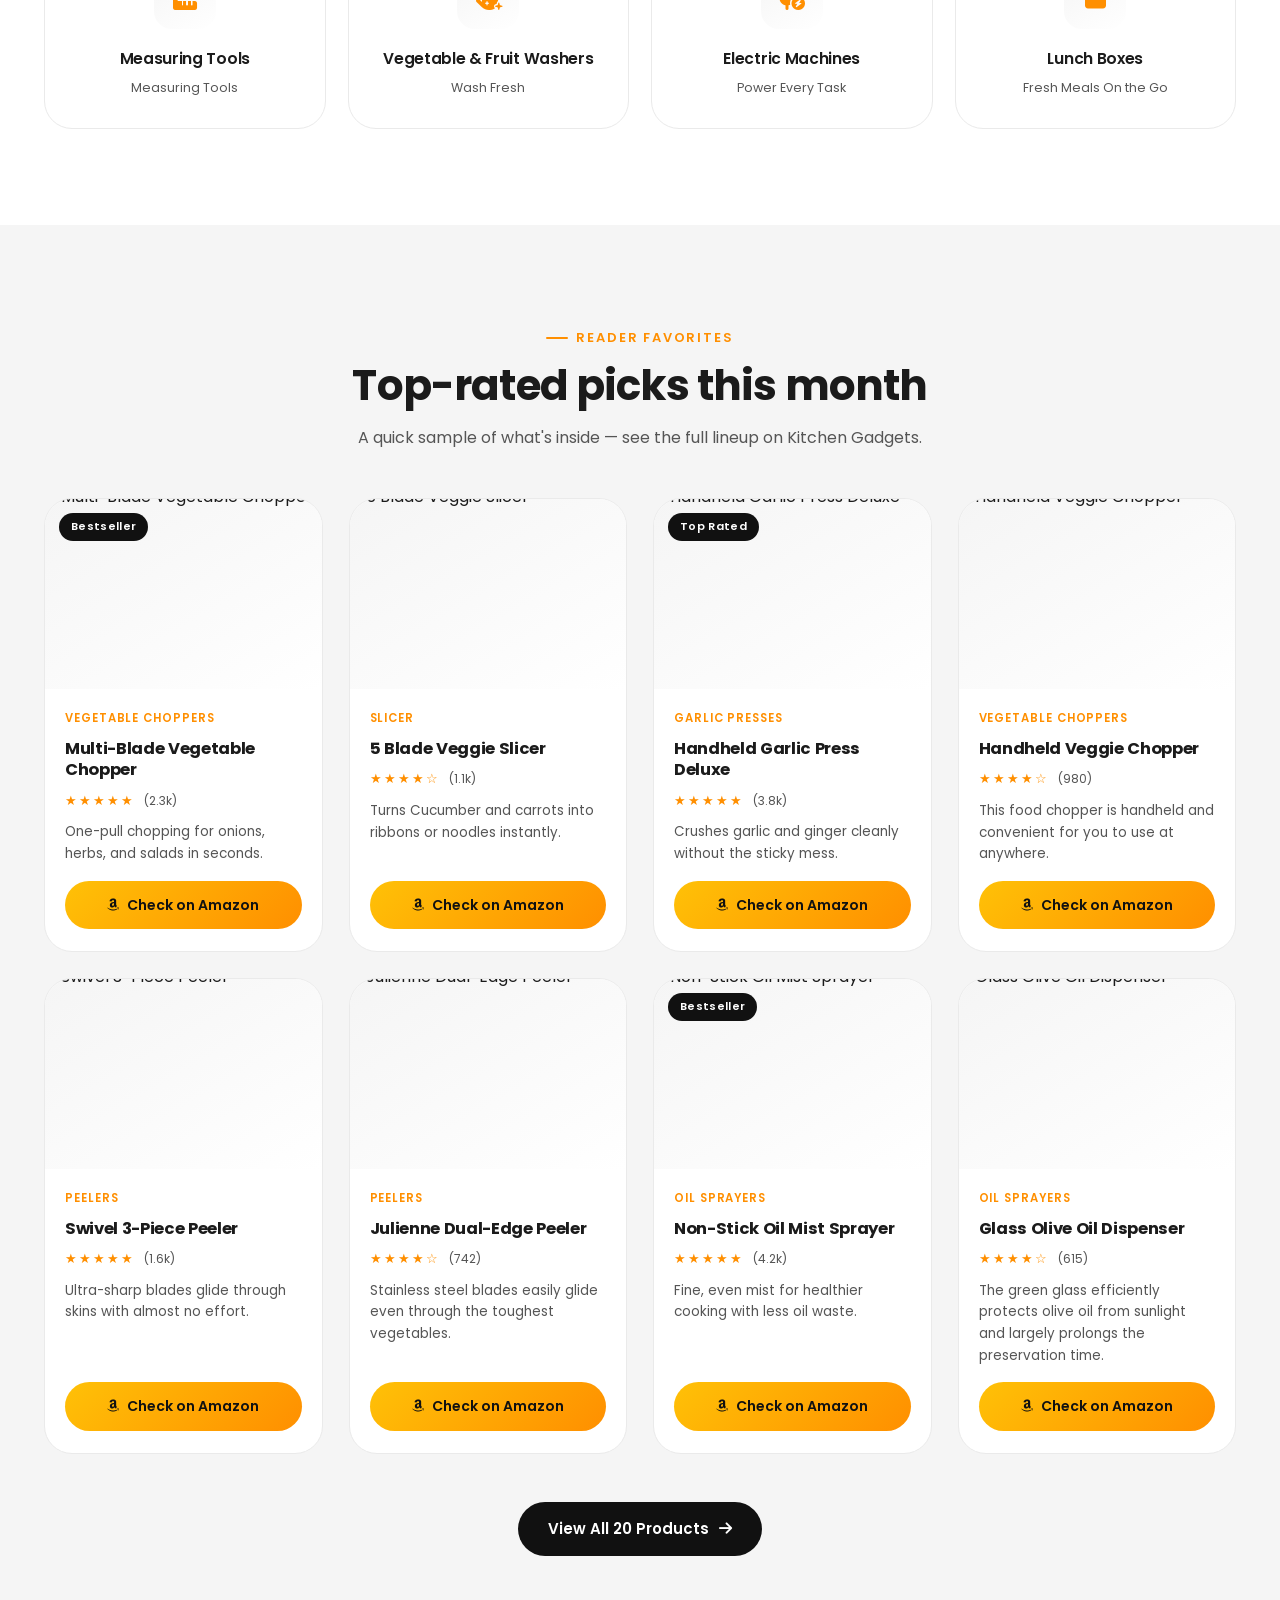
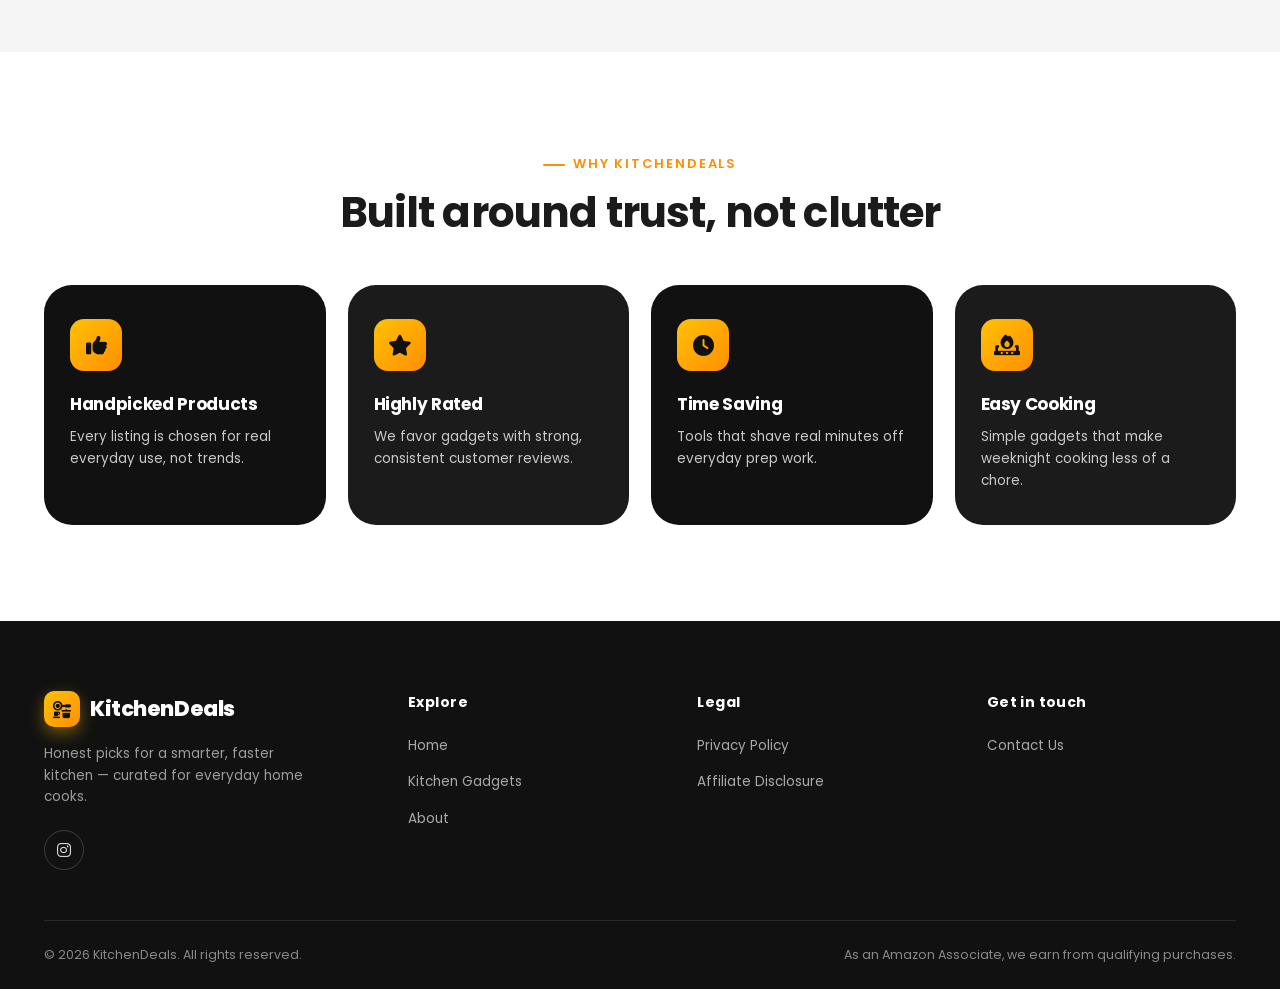
==== commit 3fefbf3b: "Add files via upload" ====
--- a/index.html
+++ b/index.html
@@ -65,9 +65,9 @@
           <a href="about.html" class="btn btn-ghost">How we pick</a>
         </div>
         <div class="hero-stats">
-          <div><strong>20+</strong><span>Curated gadgets</span></div>
+          <div><strong>30+</strong><span>Curated gadgets</span></div>
           <div><strong>4.6★</strong><span>Avg. rating</span></div>
-          <div><strong>11</strong><span>Categories</span></div>
+          <div><strong>12</strong><span>Categories</span></div>
         </div>
       </div>
       <div class="hero-visual fade-right in-view">
@@ -103,7 +103,9 @@
         <div class="category-card fade-up" data-category-link="Kitchen Accessories"><div class="category-icon"><i class="fa-solid fa-utensils"></i></div><h3>Kitchen Accessories</h3><span>Stay organized</span></div>
         <div class="category-card fade-up" data-category-link="Measuring Tools"><div class="category-icon"><i class="fa-solid fa-ruler-combined"></i></div><h3>Measuring Tools</h3><span>Measuring Tools</span></div>
         <div class="category-card fade-up" data-category-link="Vegetable & Fruit Washers"><div class="category-icon"><i class="fa-solid fa-hand-sparkles"></i></div><h3>Vegetable & Fruit Washers</h3><span>Wash Fresh</span></div>
-        <div class="category-card fade-up" data-category-link="Vegetable & Fruit Washers"><div class="category-icon"><i class="fa-solid fa-plug-circle-bolt"></i></div><h3>Electric Machines</h3><span>Power Every Task</span></div>
+        <div class="category-card fade-up" data-category-link="Electric Machines"><div class="category-icon"><i class="fa-solid fa-plug-circle-bolt"></i></div><h3>Electric Machines</h3><span>Power Every Task</span></div>
+        <div class="category-card fade-up" data-category-link="Lunch Boxes"><div class="category-icon"><i class="fa-solid fa-box""></i></div><h3>Lunch Boxes</h3><span>Fresh Meals On the Go</span></div>
+
         
       </div>
     </div>
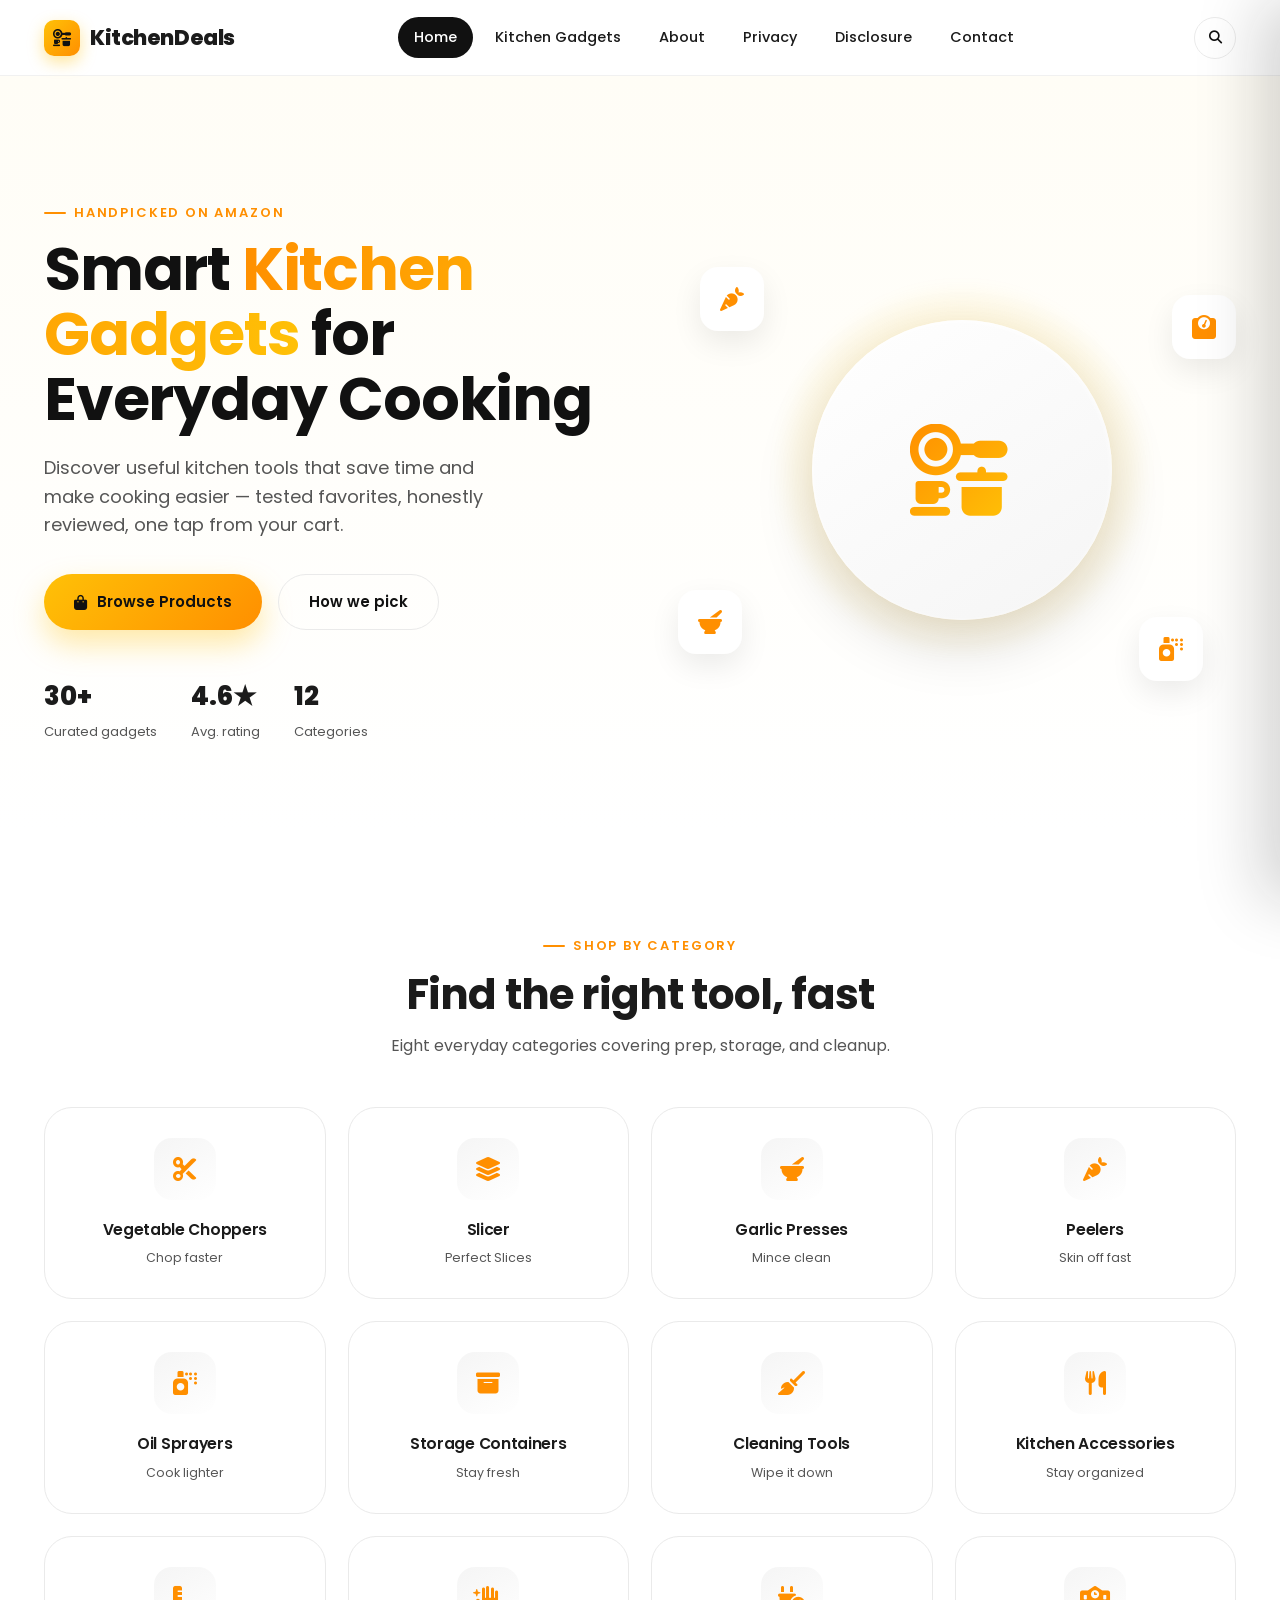
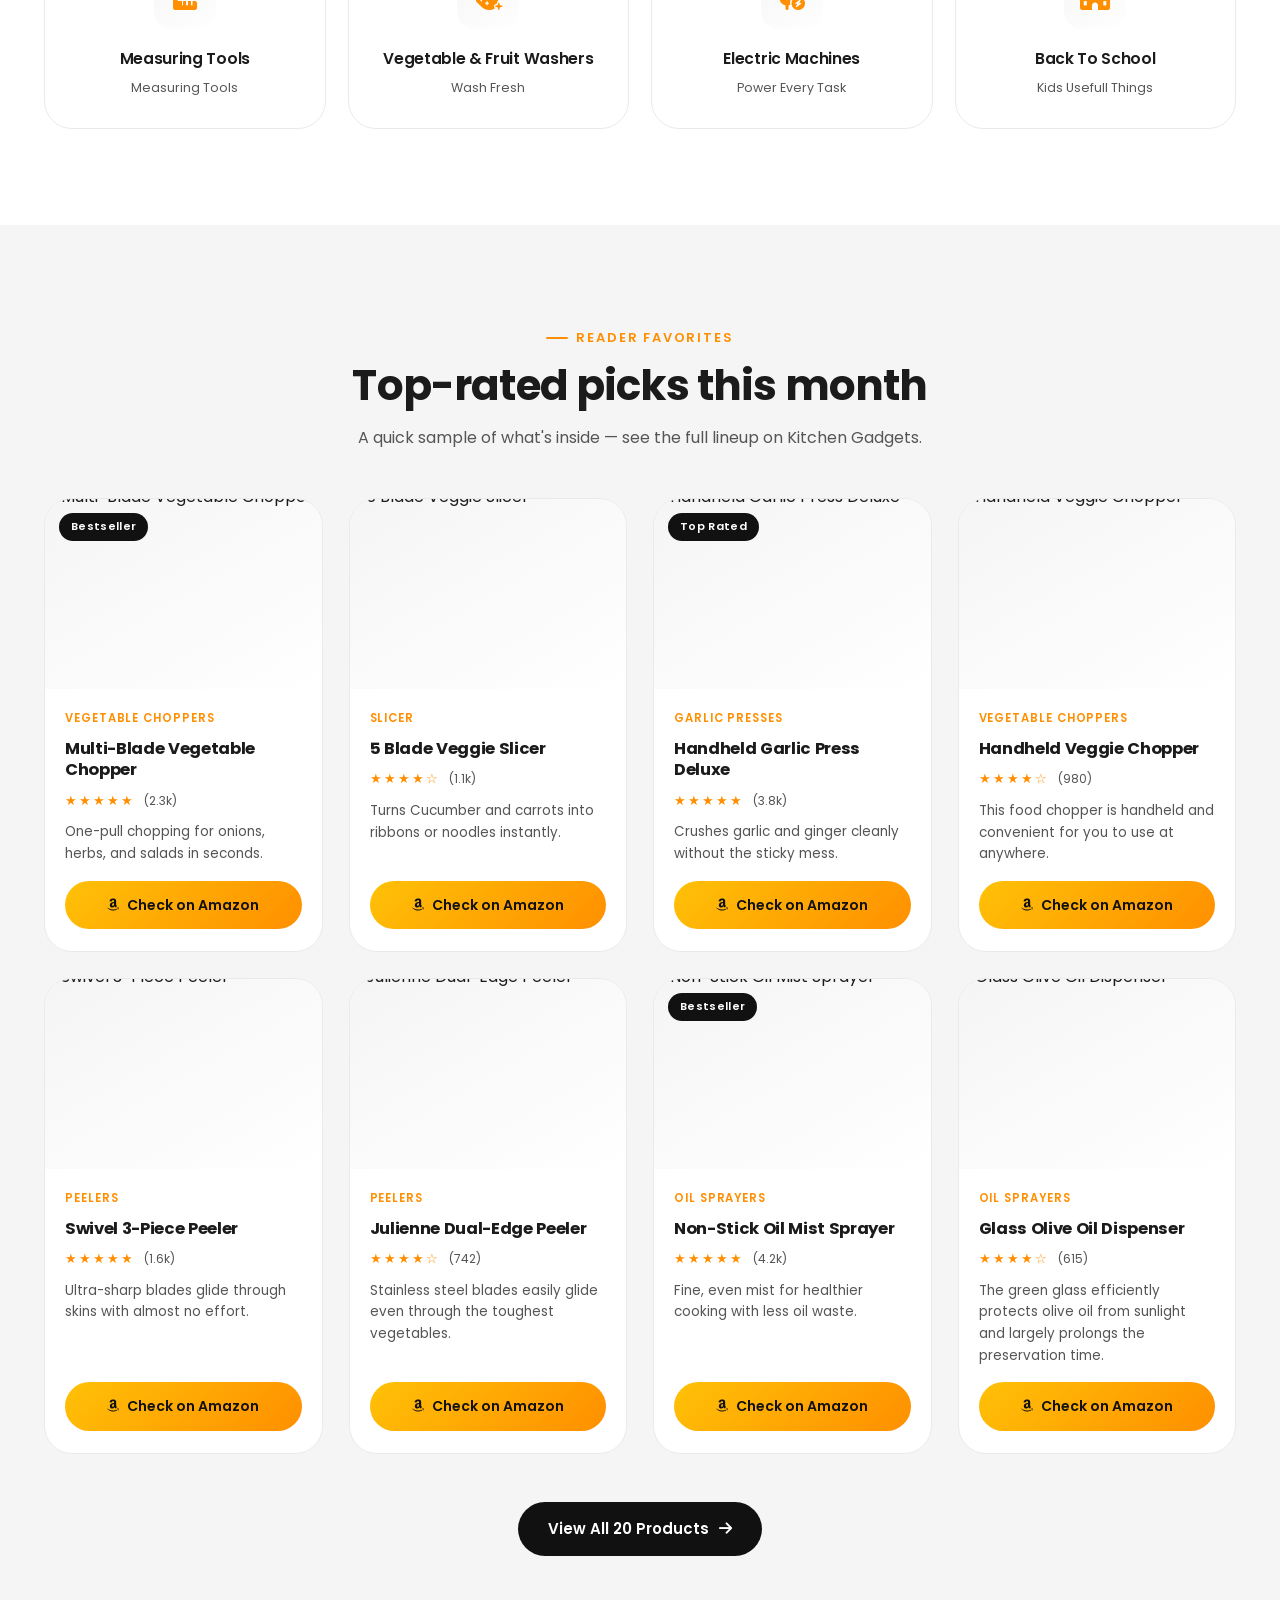
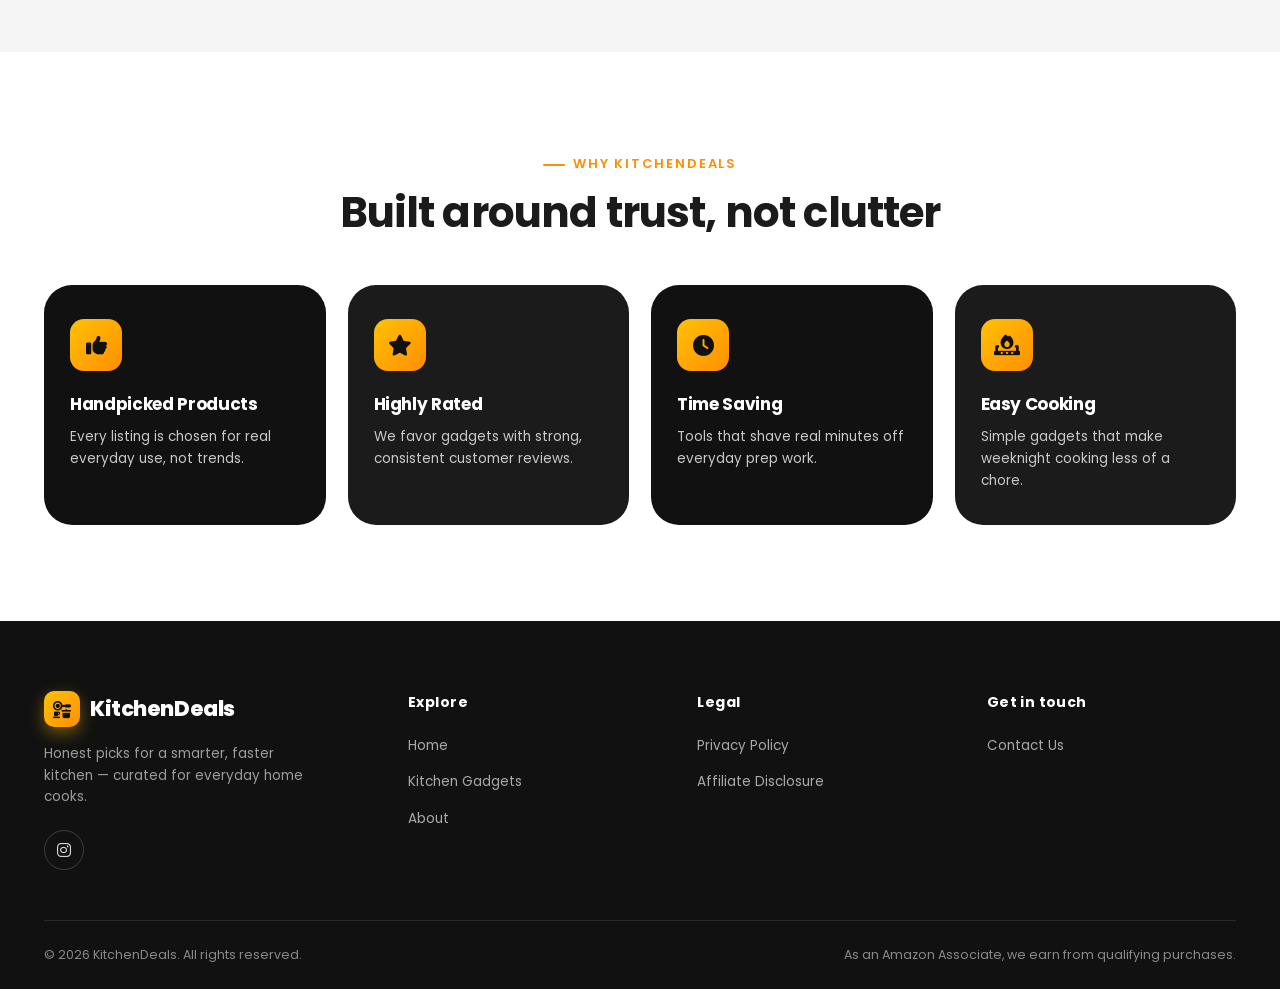
==== commit 4fe9c83b: "Add files via upload" ====
--- a/index.html
+++ b/index.html
@@ -104,7 +104,7 @@
         <div class="category-card fade-up" data-category-link="Measuring Tools"><div class="category-icon"><i class="fa-solid fa-ruler-combined"></i></div><h3>Measuring Tools</h3><span>Measuring Tools</span></div>
         <div class="category-card fade-up" data-category-link="Vegetable & Fruit Washers"><div class="category-icon"><i class="fa-solid fa-hand-sparkles"></i></div><h3>Vegetable & Fruit Washers</h3><span>Wash Fresh</span></div>
         <div class="category-card fade-up" data-category-link="Electric Machines"><div class="category-icon"><i class="fa-solid fa-plug-circle-bolt"></i></div><h3>Electric Machines</h3><span>Power Every Task</span></div>
-        <div class="category-card fade-up" data-category-link="Lunch Boxes"><div class="category-icon"><i class="fa-solid fa-box""></i></div><h3>Lunch Boxes</h3><span>Fresh Meals On the Go</span></div>
+        <div class="category-card fade-up" data-category-link="Lunch Boxes"><div class="category-icon"><i class="fa-solid fa-school""></i></div><h3>Back To School</h3><span>Kids Usefull Things</span></div>
 
         
       </div>
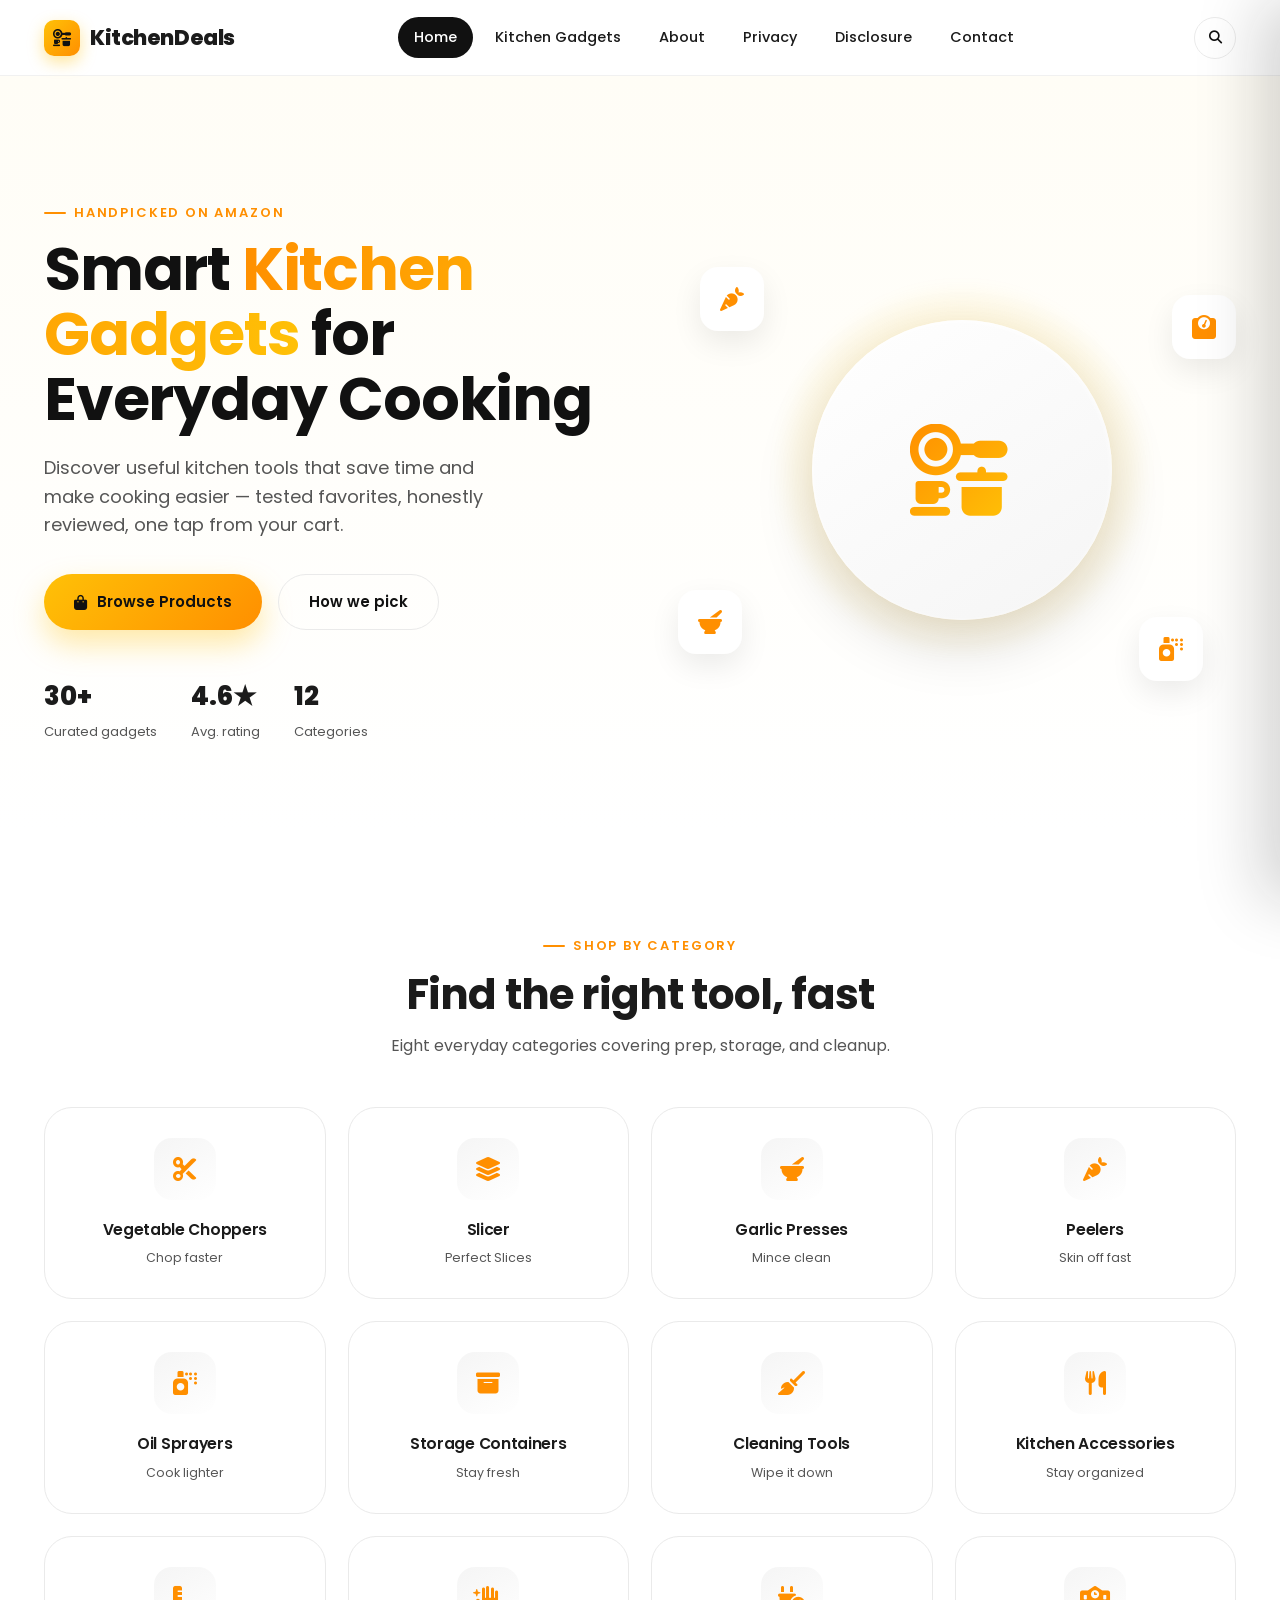
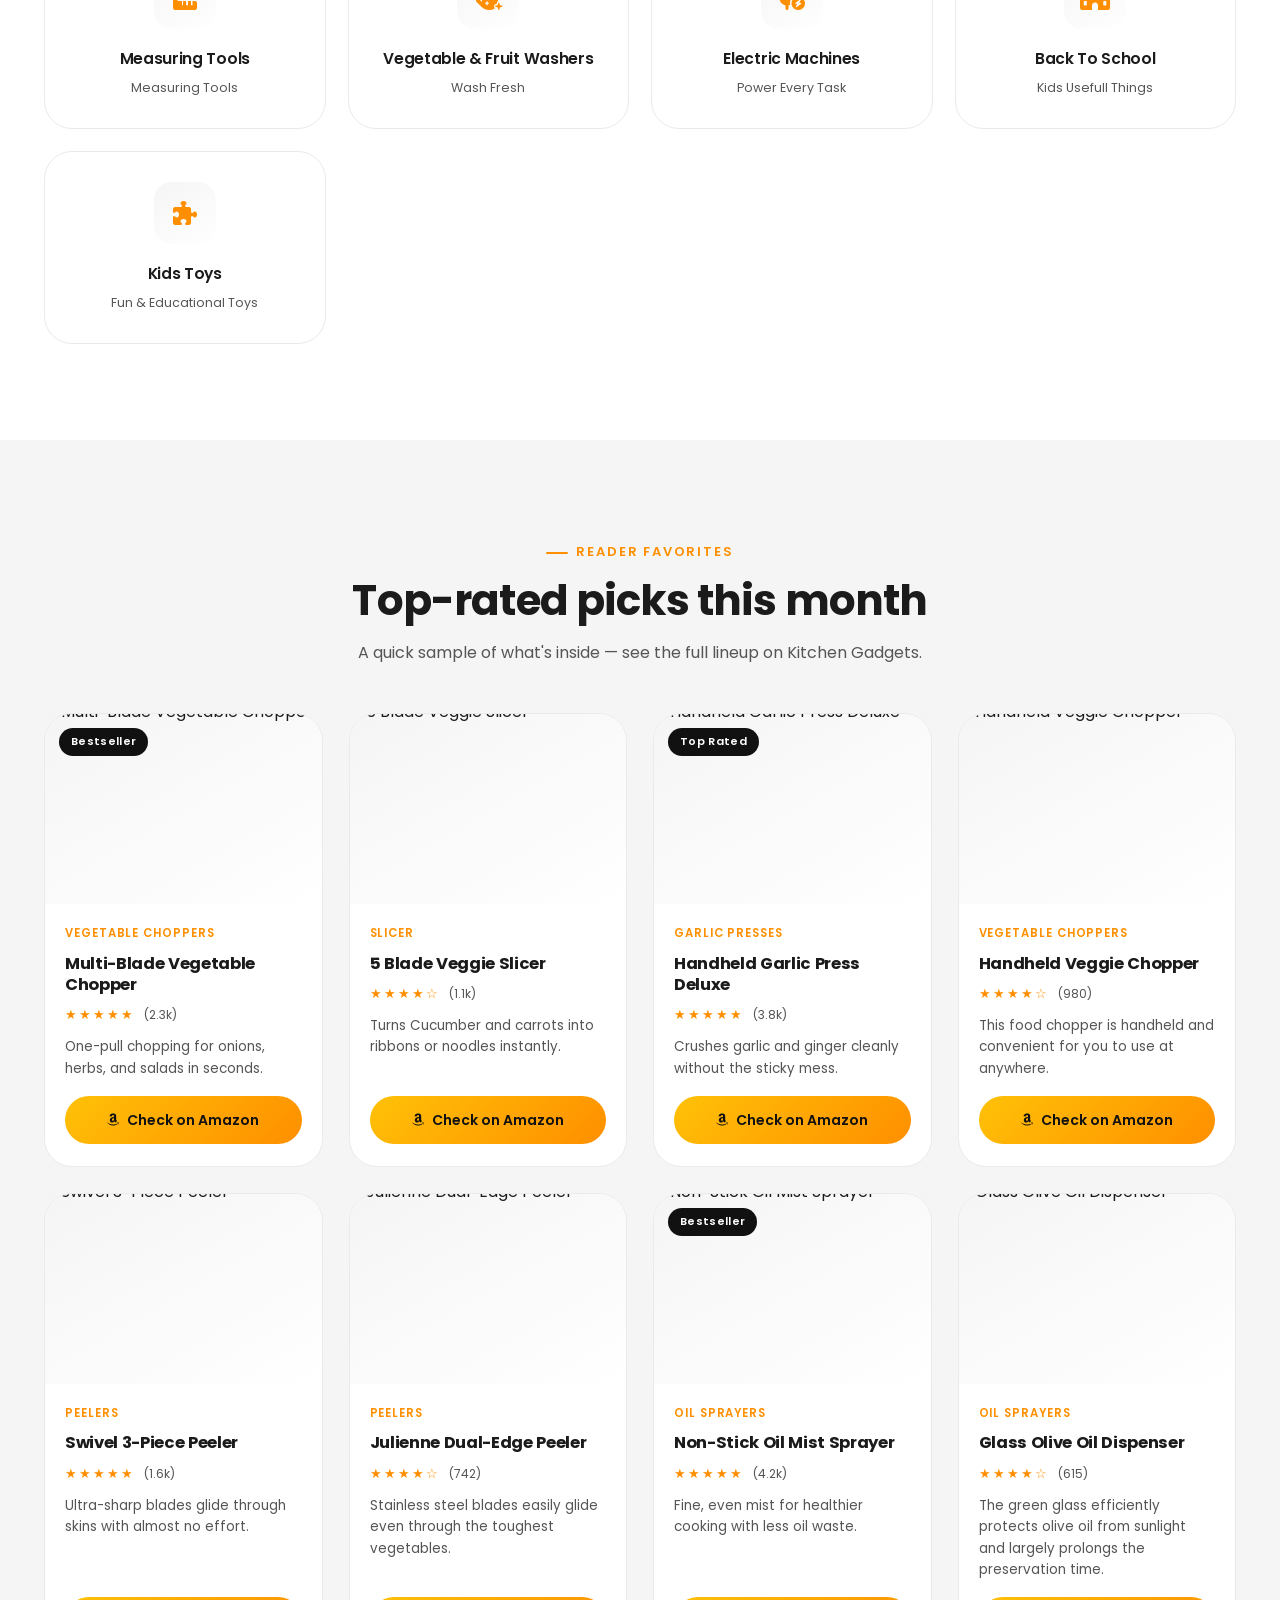
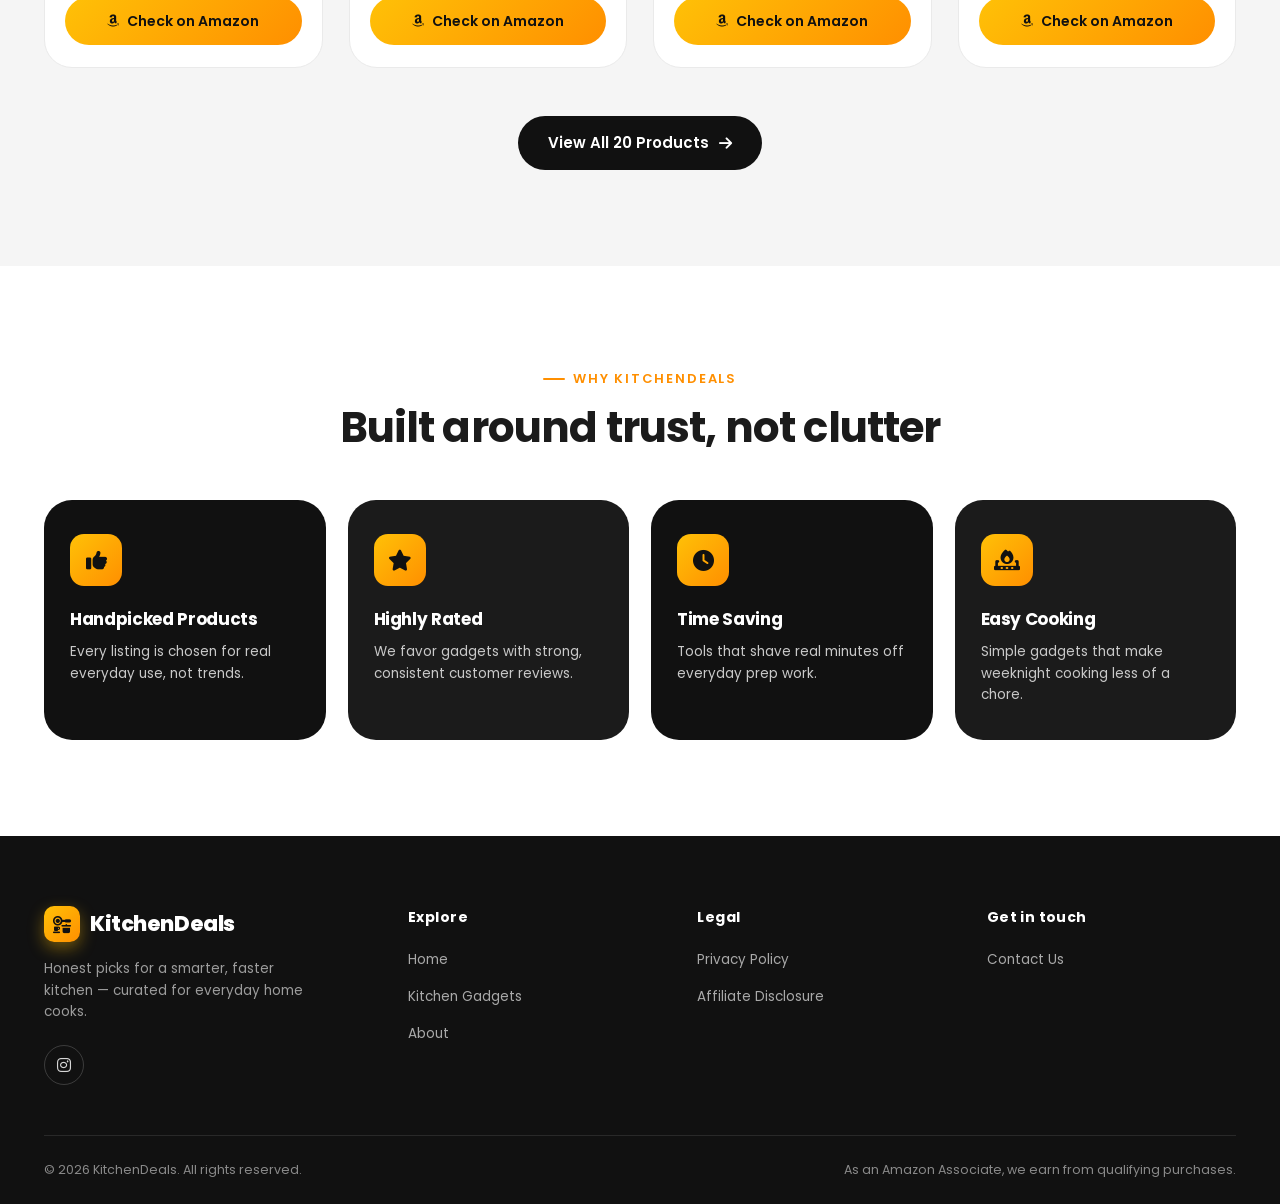
==== commit b14ff283: "Add files via upload" ====
--- a/index.html
+++ b/index.html
@@ -104,7 +104,11 @@
         <div class="category-card fade-up" data-category-link="Measuring Tools"><div class="category-icon"><i class="fa-solid fa-ruler-combined"></i></div><h3>Measuring Tools</h3><span>Measuring Tools</span></div>
         <div class="category-card fade-up" data-category-link="Vegetable & Fruit Washers"><div class="category-icon"><i class="fa-solid fa-hand-sparkles"></i></div><h3>Vegetable & Fruit Washers</h3><span>Wash Fresh</span></div>
         <div class="category-card fade-up" data-category-link="Electric Machines"><div class="category-icon"><i class="fa-solid fa-plug-circle-bolt"></i></div><h3>Electric Machines</h3><span>Power Every Task</span></div>
-        <div class="category-card fade-up" data-category-link="Lunch Boxes"><div class="category-icon"><i class="fa-solid fa-school""></i></div><h3>Back To School</h3><span>Kids Usefull Things</span></div>
+        <div class="category-card fade-up" data-category-link="Back To School"><div class="category-icon"><i class="fa-solid fa-school"></i></div><h3>Back To School</h3><span>Kids Usefull Things</span></div>
+        <div class="category-card fade-up" data-category-link="Back To School"><div class="category-icon"><i class="fa-solid fa-puzzle-piece"></i></div><h3>Kids Toys</h3><span>Fun & Educational Toys</span></div>
+        
+
+        
 
         
       </div>
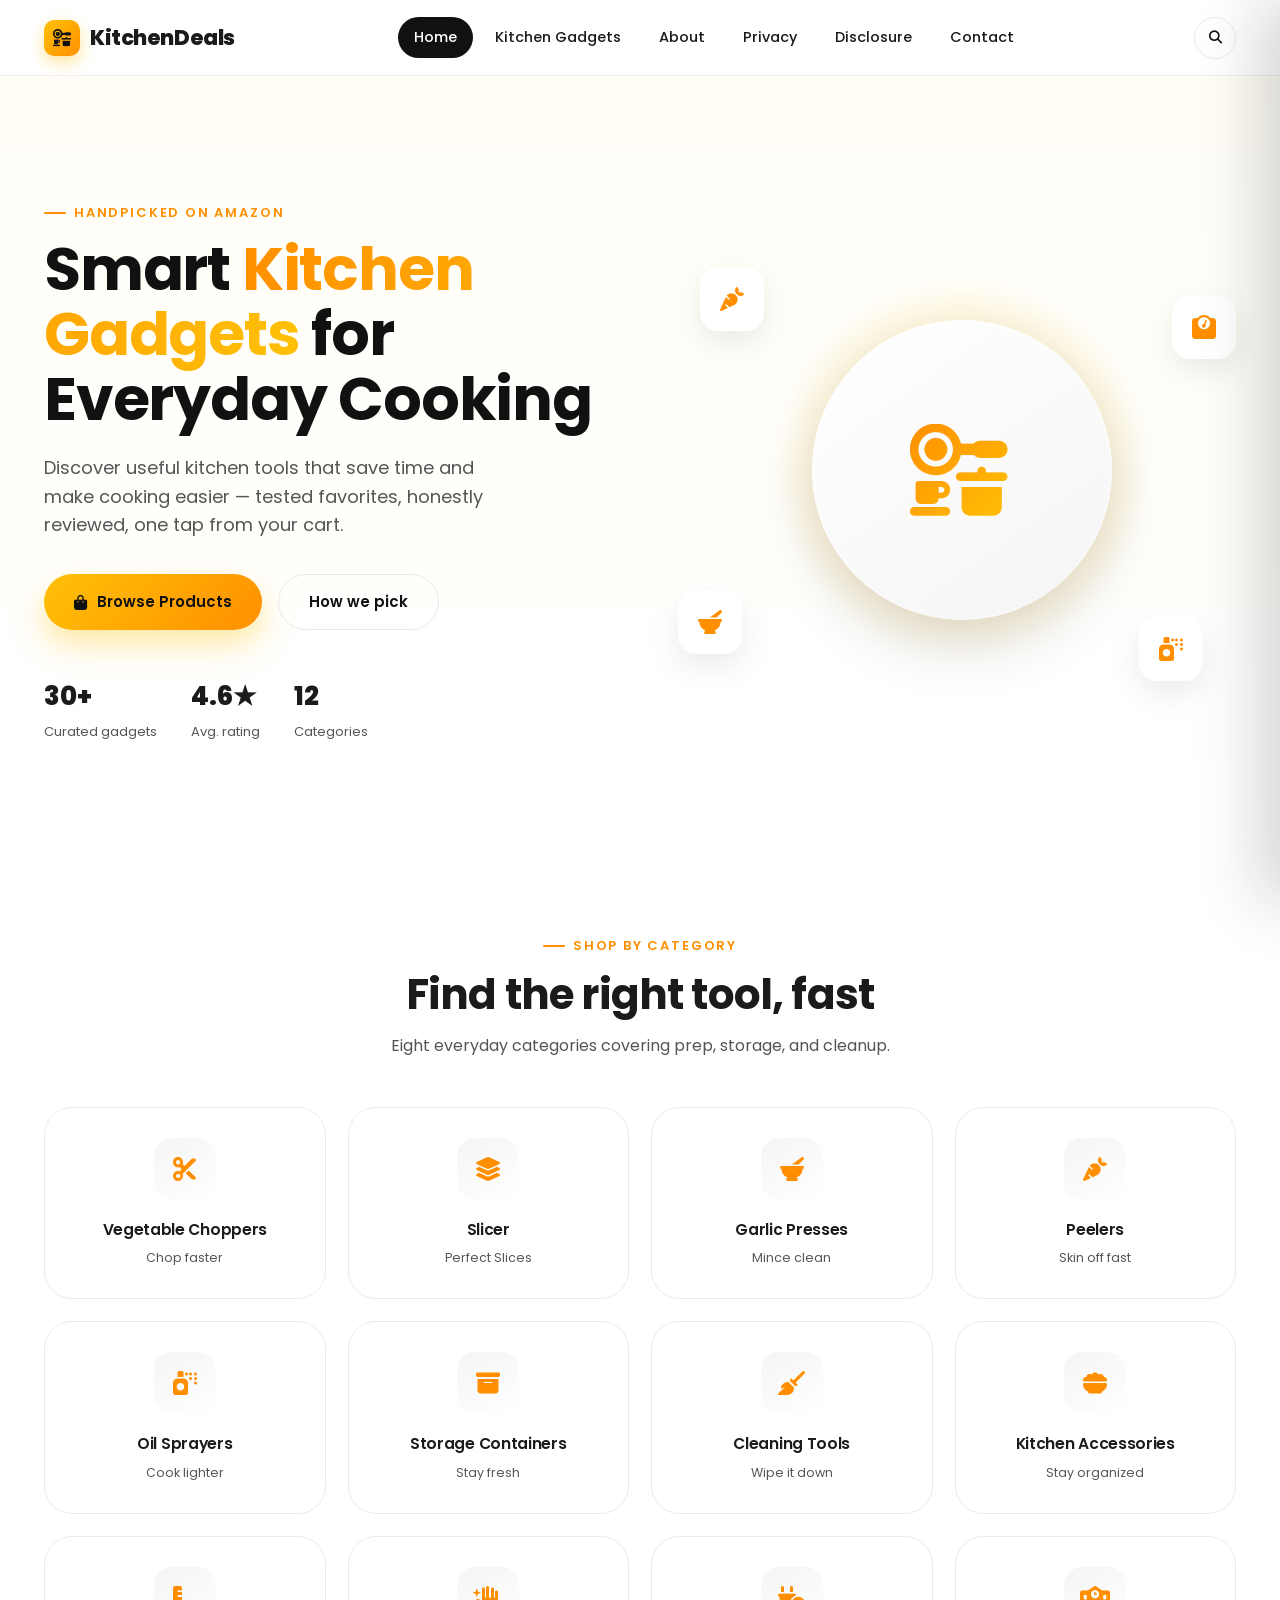
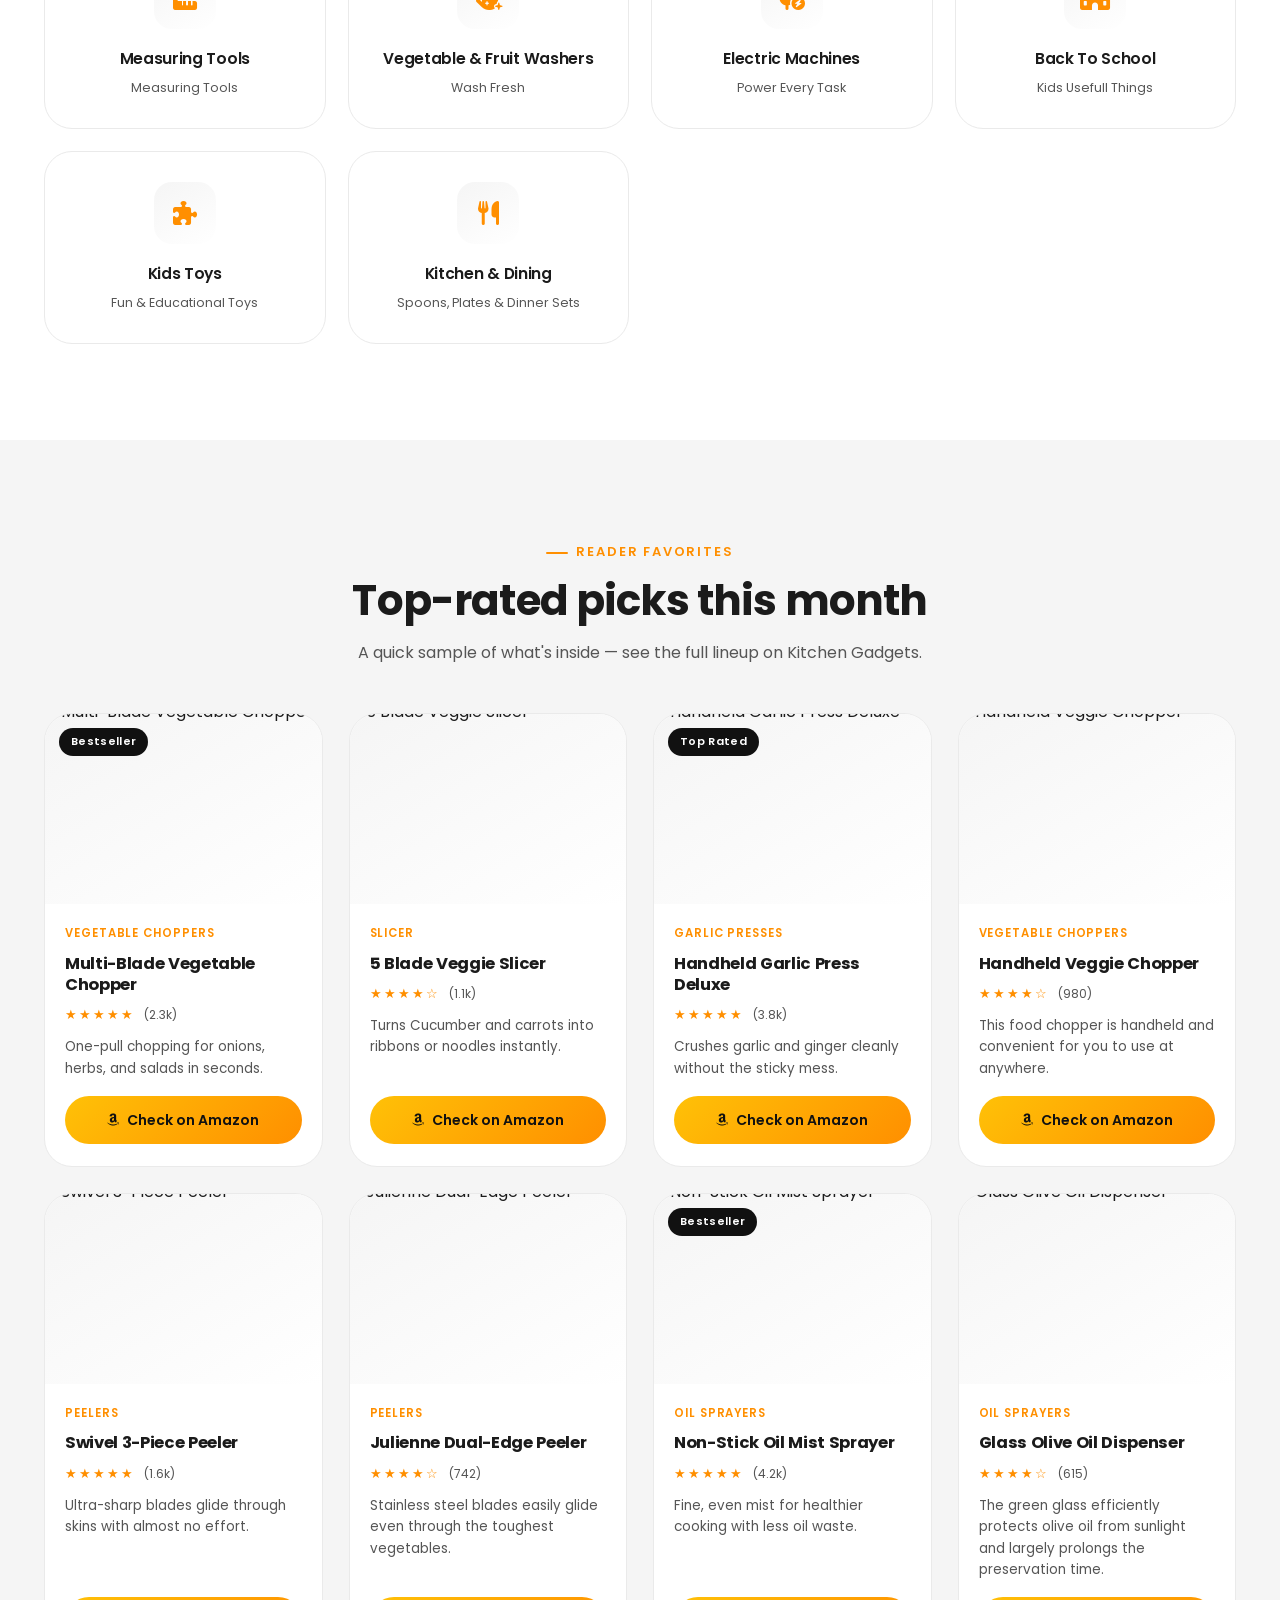
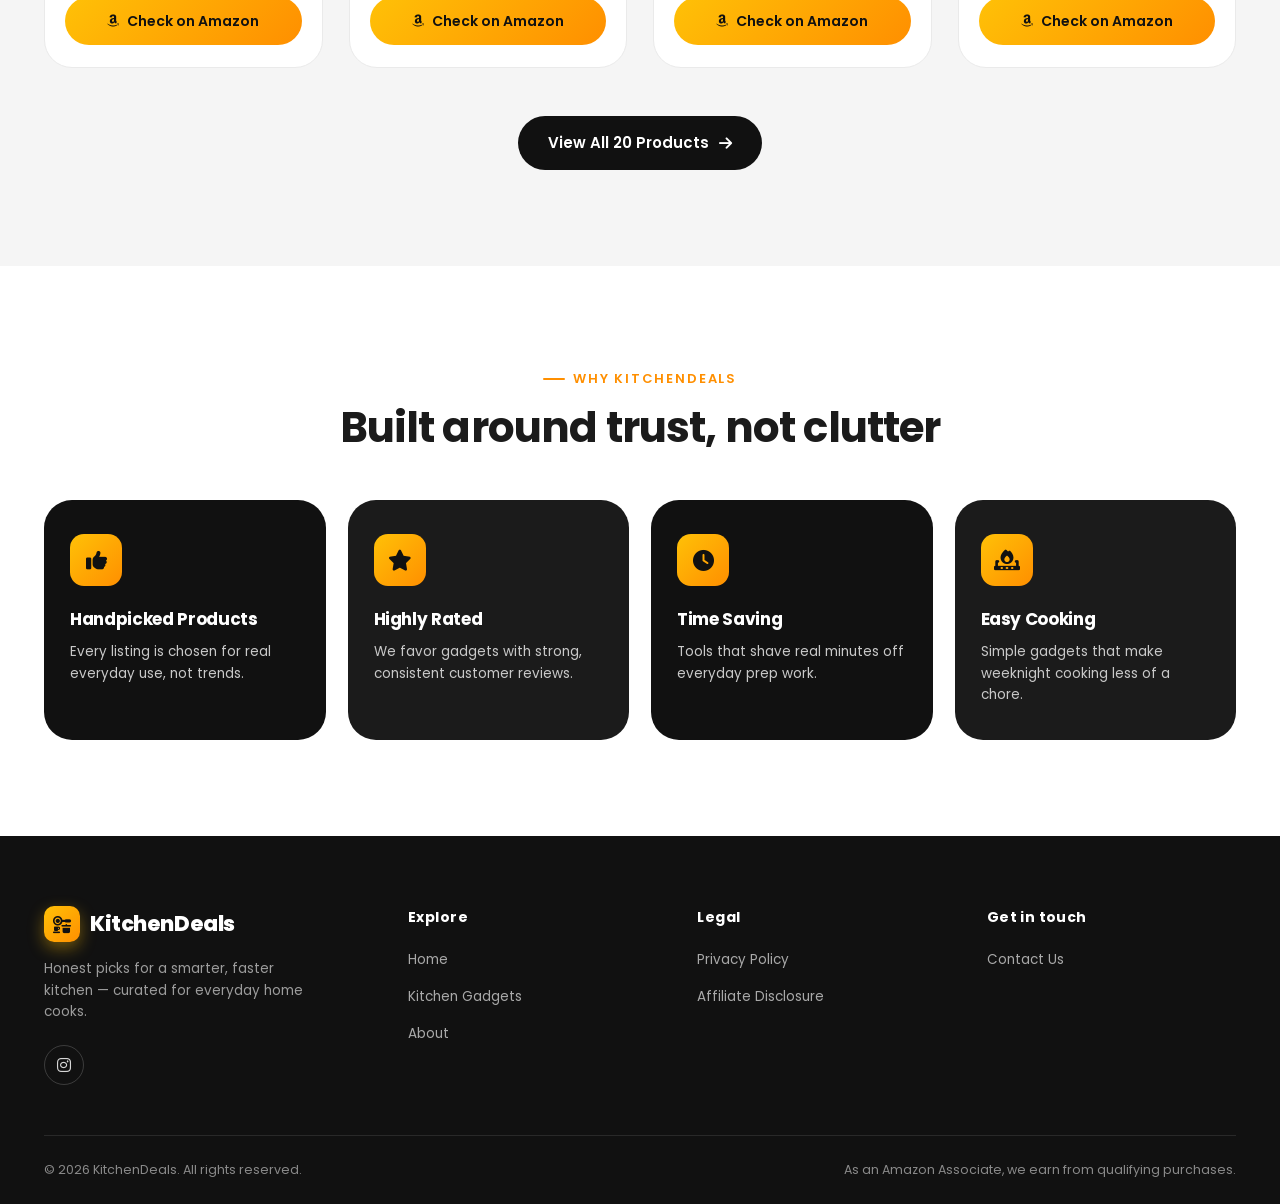
==== commit 7e0200c4: "Add files via upload" ====
--- a/index.html
+++ b/index.html
@@ -100,12 +100,13 @@
         <div class="category-card fade-up" data-category-link="Oil Sprayers"><div class="category-icon"><i class="fa-solid fa-spray-can"></i></div><h3>Oil Sprayers</h3><span>Cook lighter</span></div>
         <div class="category-card fade-up" data-category-link="Storage Containers"><div class="category-icon"><i class="fa-solid fa-box-archive"></i></div><h3>Storage Containers</h3><span>Stay fresh</span></div>
         <div class="category-card fade-up" data-category-link="Cleaning Tools"><div class="category-icon"><i class="fa-solid fa-broom"></i></div><h3>Cleaning Tools</h3><span>Wipe it down</span></div>
-        <div class="category-card fade-up" data-category-link="Kitchen Accessories"><div class="category-icon"><i class="fa-solid fa-utensils"></i></div><h3>Kitchen Accessories</h3><span>Stay organized</span></div>
+        <div class="category-card fade-up" data-category-link="Kitchen Accessories"><div class="category-icon"><i class="fa-solid fa-bowl-food"></"></i></div><h3>Kitchen Accessories</h3><span>Stay organized</span></div>
         <div class="category-card fade-up" data-category-link="Measuring Tools"><div class="category-icon"><i class="fa-solid fa-ruler-combined"></i></div><h3>Measuring Tools</h3><span>Measuring Tools</span></div>
         <div class="category-card fade-up" data-category-link="Vegetable & Fruit Washers"><div class="category-icon"><i class="fa-solid fa-hand-sparkles"></i></div><h3>Vegetable & Fruit Washers</h3><span>Wash Fresh</span></div>
         <div class="category-card fade-up" data-category-link="Electric Machines"><div class="category-icon"><i class="fa-solid fa-plug-circle-bolt"></i></div><h3>Electric Machines</h3><span>Power Every Task</span></div>
         <div class="category-card fade-up" data-category-link="Back To School"><div class="category-icon"><i class="fa-solid fa-school"></i></div><h3>Back To School</h3><span>Kids Usefull Things</span></div>
-        <div class="category-card fade-up" data-category-link="Back To School"><div class="category-icon"><i class="fa-solid fa-puzzle-piece"></i></div><h3>Kids Toys</h3><span>Fun & Educational Toys</span></div>
+        <div class="category-card fade-up" data-category-link="Kids Toys"><div class="category-icon"><i class="fa-solid fa-puzzle-piece"></i></div><h3>Kids Toys</h3><span>Fun & Educational Toys</span></div>
+        <div class="category-card fade-up" data-category-link="Kitchen & Dining"><div class="category-icon"><i class="fa-solid fa-utensils"></i></div><h3>Kitchen & Dining</h3><span>Spoons, Plates & Dinner Sets</span></div>
         
 
         
